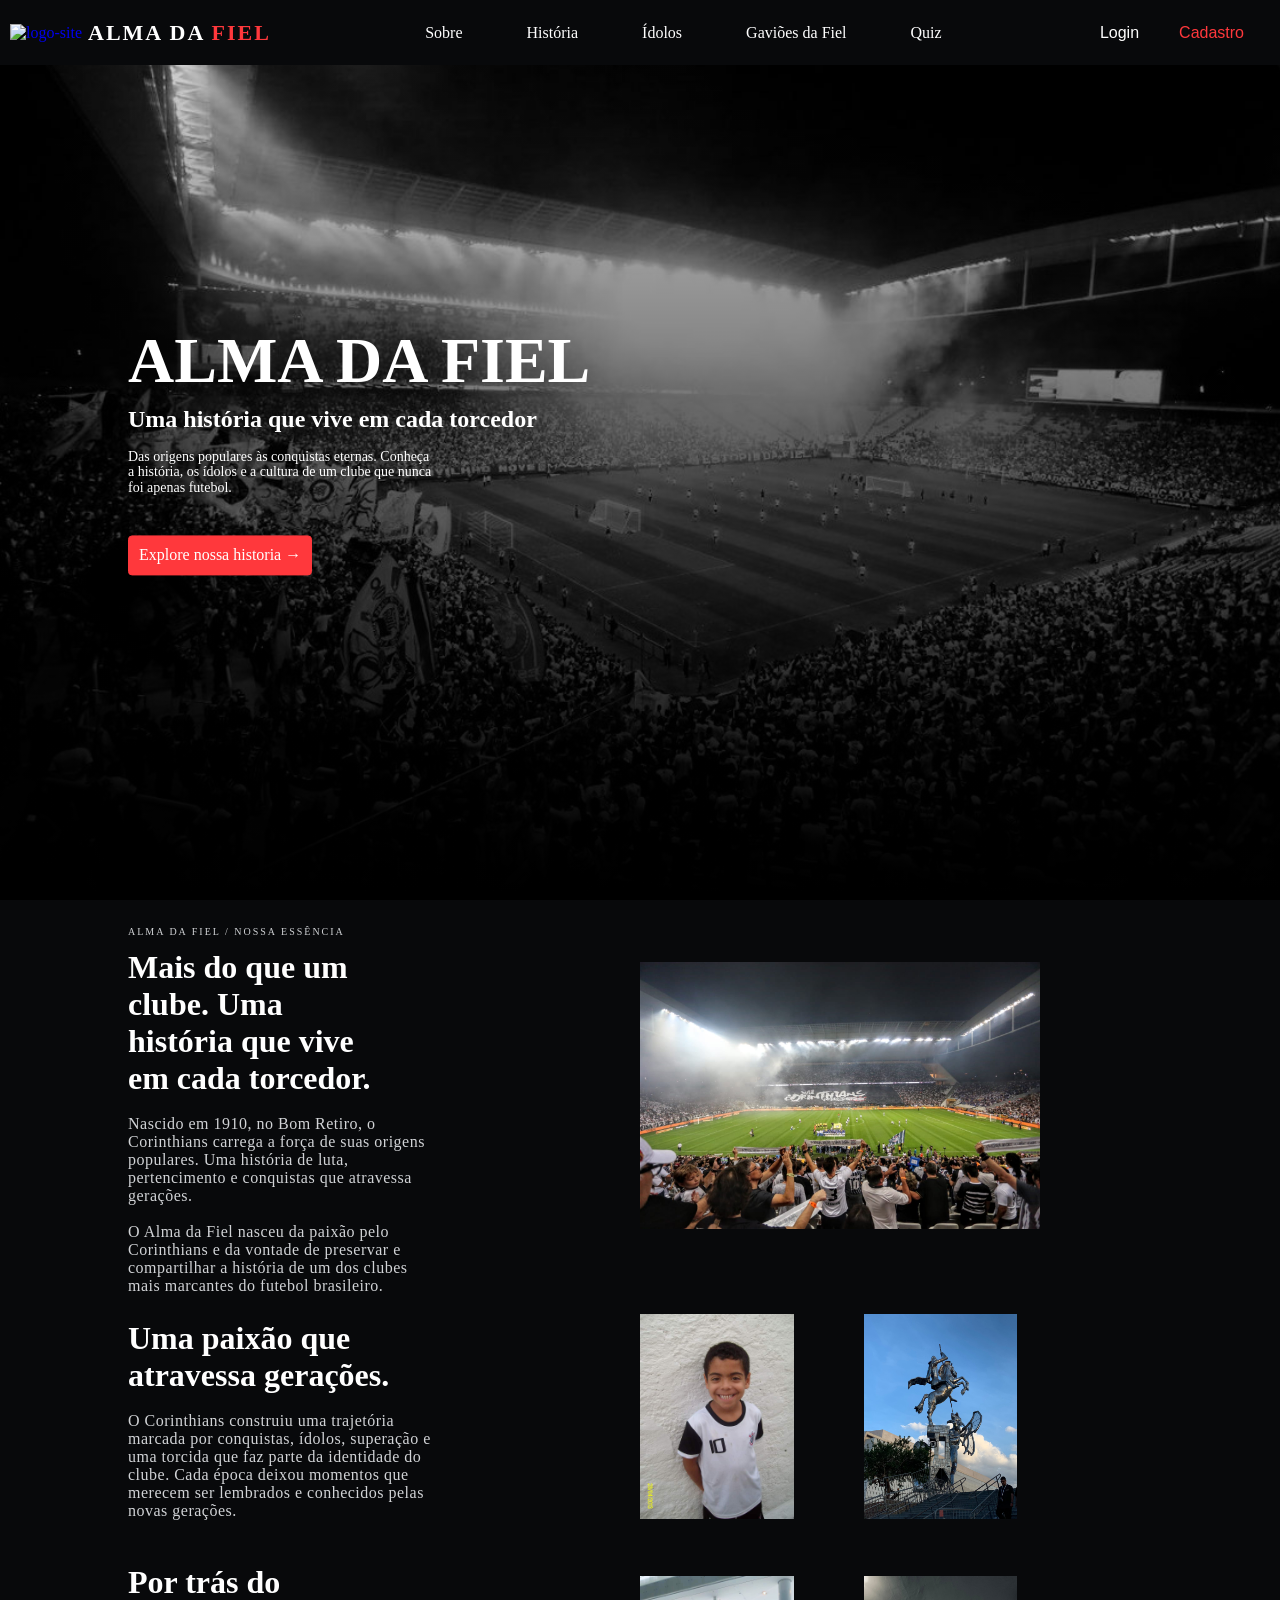
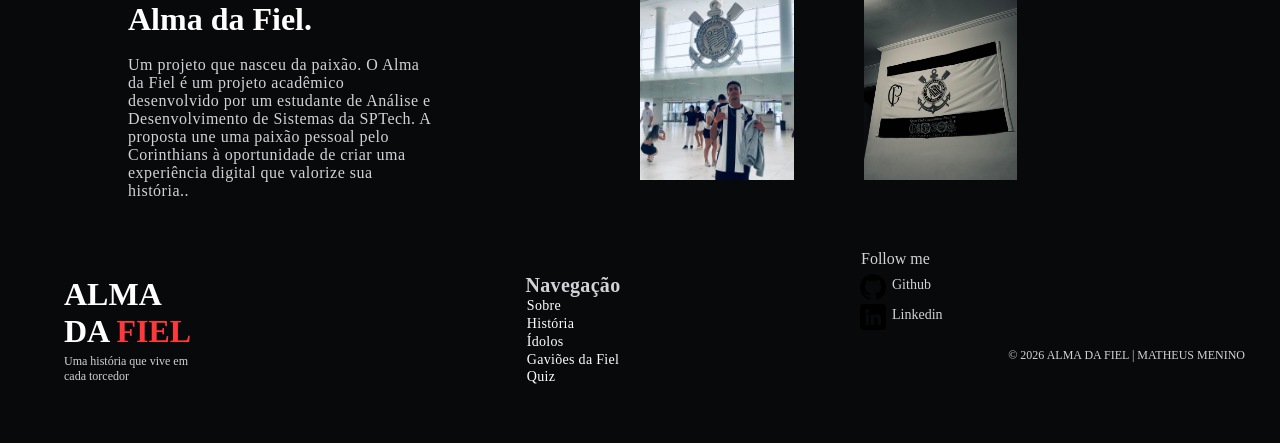
==== meu-projeto/public/index.html @ 2465be12 "Atualizando secao historia" ====
<!DOCTYPE html>
<html lang="pt-BR">
<head>
  <meta charset="UTF-8">
  <meta name="viewport" content="width=device-width, initial-scale=1.0">
  <link rel="stylesheet" href="css/global.css">
  <link rel="stylesheet" href="css/index.css">
  <link rel="stylesheet" href="css/sobre.css">
  <title>ALMA DA FIEL</title>
</head>
<body>
  <header>
    <div class="logo">
      <picture>
        <a href="#"><img src="https://upload.wikimedia.org/wikipedia/commons/2/27/SCCorinthians_Paulista_1910.png?utm_source=pt.wikipedia.org&utm_campaign=index&utm_content=original" alt="logo-site"></a>
      </picture>
      <a href="#"><h1>ALMA DA <span>FIEL</span></h1></a>
    </div>

    <nav>
      <ul>
        <li><a href="#secaoSobre">Sobre</a></li>
        <li><a href="historia.html">História</a></li>
        <li><a href="idolos.html">Ídolos</a></li>
        <li><a href="gavioes.html">Gaviões da Fiel</a></li>
        <li><a href="quiz.html">Quiz</a></li> 
      </ul>
    </nav>

    <div class="btn-header">
      <button class="btn-login"><a href="">Login</a></button>
      <button class="btn-cadastro"><a href="">Cadastro</a></button>
    </div>
  </header>

  <main>
    <section class="home-page">
        <div class="container-home">
          <img src="assets/imgs/fundo-home.jpg" alt="fundo-home">

          <div class="conteudo-home">
            <h1>ALMA DA FIEL</h1>
            <h2>Uma história que vive em cada torcedor</h2>
            <p>Das origens populares às conquistas eternas. Conheça a história, os ídolos e a cultura de um clube que nunca foi apenas futebol.</p>

            <button class="btn-home"><a href="historia.html">Explore nossa historia → </a></button>
          </div>
        </div>
    </section>

    <section class="secaoSobre" id="secaoSobre">
      <div class="conteudo-sobre1">
        <p class="descricao1">ALMA DA FIEL / NOSSA ESSÊNCIA</p>
        <h2>Mais do que um clube. Uma história que vive em cada torcedor.</h2>
        <div class="container-descricao">
          <p>Nascido em 1910, no Bom Retiro, o Corinthians carrega a força de suas origens populares. Uma história de luta, pertencimento e conquistas que atravessa gerações.</p>
          <p>O Alma da Fiel nasceu da paixão pelo Corinthians e da vontade de preservar e compartilhar a história de um dos clubes mais marcantes do futebol brasileiro.</p>
        </div>
      </div>
      <div class="container-imagem1">
        <img src="assets/imgs/imagem-sobre1.jpg" alt="torcida">
      </div>
    </section>

    <section class="secaoSobre2" id="secaoSobre">
      <div class="conteudo-sobre2">
        <h2>Uma paixão que atravessa gerações.</h2>
        <div class="container-descricao">
          <p>O Corinthians construiu uma trajetória marcada por conquistas, ídolos, superação e uma torcida que faz parte da identidade do clube. Cada época deixou momentos que merecem ser lembrados e conhecidos pelas novas gerações.</p>
        </div>
      </div>
      <div class="container-imagem2" >
        <img src="assets/imgs/euPequeno.jpeg" alt="Eu pequeno" class="imagem-sobre">
        <img src="assets/imgs/imgSaoJorge.jpeg" alt="São Jorge" class="imagem-sobre">
      </div>
    </section>

    <section class="secaoSobre3" id="secaoSobre">
      <div class="conteudo-sobre3">
        <h2>Por trás do Alma da Fiel.</h2>
        <div class="container-descricao">
          <p>Um projeto que nasceu da paixão.
            O Alma da Fiel é um projeto acadêmico desenvolvido por um estudante de Análise e Desenvolvimento de Sistemas da SPTech. A proposta une uma paixão pessoal pelo Corinthians à oportunidade de criar uma experiência digital que valorize sua história..</p>
        </div>
      </div>
      <div class="container-imagem3" >
        <img src="assets/imgs/euCorinthians.jpeg" alt="Eu pequeno" class="imagem-sobre">
        <img src="assets/imgs/bandeiraCorinthians.jpeg" alt="São Jorge" class="imagem-sobre">
      </div>
    </section>
  </main>

  <footer>
    <div class="titulo-footer">
      <h2>ALMA DA <span>FIEL</span></h2>
      <p>Uma história que vive em cada torcedor</p>
    </div>

    <div class="nav-footer">
      <h3>Navegação</h3>
      <ul>
        <li><a href="#">Sobre</a></li>
        <li><a href="#">História</a></li>
        <li><a href="#">Ídolos</a></li>
        <li><a href="#">Gaviões da Fiel</a></li>
        <li><a href="#">Quiz</a></li>
      </ul>
    </div>

    <div class="siga-me">
      <h3>Follow me</h3>
      <div class="icon-footer">
        <a href="https://github.com/MatheusMenino/MatheusMenino" target="_blank"><img src="assets/icon/github.png" alt="github">Github</a>

        <a href="https://www.linkedin.com/in/matheusmenino/" target="_blank"><img src="assets/icon/linkedin.png" alt="linkedin">Linkedin</a>
      </div>

      <div class="copy-footer">
        <p>© 2026 ALMA DA FIEL | MATHEUS MENINO</p>
      </div>
    </div>
  </footer>
</body>
</html>
---- meu-projeto/public/css/global.css ----
@import url('https://fonts.googleapis.com/css2?family=Inter:wght@400;500;600;700&family=Montserrat:wght@400;500;600;700;800&family=Poppins:wght@400;500;600;700;800&display=swap');

*{
    margin: 0;
    padding: 0;
    box-sizing: border-box;
    list-style: none;
}
:root{
    --cor-vermelho: #FF383C;
    --cor-fundo: #08090B;
    --cor-titulo: #ffffff;
    --cor-descricao: #D1D3D6;
    --cor-vermelho-forte: #FF0000;
    --fonte-descricao: 'Inter', sans-serif;
    --fonte-titulo: 'Poppins', sans-serif;
    --fonte-links: 'Monserrat', sans-serif;
    --pelicula-96: rgba(8, 9, 11, 0.96);
    --pelicula-74: rgba(8, 9, 11, 0.74);
    --pelicula-7: rgba(8, 9, 11, 0.07);
}   

* a{
    text-decoration: none;
}

header{
    display: flex;
    justify-content: space-between;
    align-items: center;
    height: 65px;
    background-color: var(--cor-fundo);
    position: fixed;
    top: 0;
    left: 0;
    right: 0;
    z-index: 9;
}
.logo{
    display: flex;
    align-items: center;
    margin: 10px;
}
.logo h1{
    color: var(--cor-titulo);
    letter-spacing: 2px;
    padding: 6px;
    font-size: 22px;
}
.logo span{
    color: var(--cor-vermelho);
}
.logo img{
    width: 52px;
}
nav ul{
    display: flex;
    justify-content: center;
}
nav li {
    padding: 32px;
}
nav a{
    color: var(--cor-titulo);
    font: var(--fonte-descricao);
    transition: 0.2s ease-in-out;
}
nav a:hover{
    color: var(--cor-vermelho);
    transition: 0.4s;
}
.btn-header{
    display: flex;
    margin-right: 16px;
}
.btn-login{
    padding: 10px;
    margin: 10px;
    border: none;
    background-color: var(--cor-fundo);
}
.btn-login a{
    color: var(--cor-titulo);
    font: var(--fonte-links);
    font-size: 16px;
    transition: 0.2s ease-in-out;
}
.btn-login a:hover{
    color: var(--cor-vermelho);
    transition: 0.4s;
}
.btn-cadastro{
    padding: 10px;
    margin: 10px;
    border: none;
    background-color: var(--cor-fundo);
}
.btn-cadastro a{
    color: var(--cor-vermelho);
    font: var(--fonte-links);
    font-size: 16px;
    transition: 0.2s ease-in-out;
}
.btn-cadastro a:hover{
    color: var(--cor-titulo);
    transition: 0.4s;
}

footer{
    display: flex;
    height: 25vh;
    justify-content: space-between;
    align-items: center;
    background-color: var(--cor-fundo);
}

.titulo-footer{
    align-items: center;
    margin-left: 5%;
    width: 20vw;
}
.titulo-footer h2{
    color: var(--cor-titulo);
    font-size: 32px;
    width: 10vw;
}
.titulo-footer span{
    color: var(--cor-vermelho);
}
.titulo-footer p{
    font: var(--fonte-descricao);
    color: var(--cor-descricao);
    padding-top: 4px;
    font-size: 12px;
    width: 10vw;
}

.nav-footer{
    display: flex;
    flex-direction: column;
    align-items: center;
    text-align: left;
    letter-spacing: 0.3px;
    width: 25vw;
}

.nav-footer h3{
    color: var(--cor-descricao);
    font-size: 20px;
}
.nav-footer a{
    color: var(--cor-titulo);
    transition: 0.2s ease-in-out;
}
.nav-footer li{
    padding: 0.4px;
    margin: 1px;
    font-size: 14px;
}
.nav-footer a:hover{
    color: var(--cor-vermelho);
    transition: 0.4s ease;
}

.siga-me{
    display: flex;
    flex-direction: column;
    align-items: left;
    width: 35vw;
    height: 25vh;
    padding: 32px;
    margin: 3px;
}
.siga-me h3{
    color: var(--cor-descricao);
    font: var(--fonte-descricao);
}
.icon-footer{
    display: flex;
    flex-direction: column;
    justify-content: center;
    margin: 2px;
}
.icon-footer a{
    display: flex;
    align-items: center;
    color: var(--cor-descricao);
    font-size: 14px;
    font-weight: 300;
    align-items: center;
    transition: 0.2s ease-in-out;
}
.icon-footer a:hover{
    color: var(--cor-vermelho);
    transition: 0.4s ease;
}
.icon-footer img{
    height: 26px;
    width: 26px;
    object-fit: contain;
    margin: 4px 6px 0px -3px ;
}

.copy-footer{
    display: flex;
    justify-content: left;
    justify-content: flex-end;
    margin-top: 16px;
}
.copy-footer p{
    color: var(--cor-descricao);
    font: var(--fonte-descricao);
    font-size: 12px;
}
---- meu-projeto/public/css/index.css ----
.home-page {
    height: 100vh;
    overflow: hidden;
}

.container-home {
    position: relative;
    width: 100%;
    height: 100%;
}

.container-home img {
    width: 100%;
    height: 100%;
    object-fit: cover;
    display: block;
}

/* Película por cima da imagem */
.container-home::after {
    content: "";
    position: absolute;
    inset: 0;

    background: linear-gradient(
        to bottom,
        rgba(0, 0, 0, 0.1) 0%,
        rgba(0, 0, 0, 0.4) 30%,
        rgba(0, 0, 0, 1) 99%
    );

    z-index: 0;
    pointer-events: none;
}

.conteudo-home {
    position: absolute;
    top: 50%;
    left: 10%;
    transform: translateY(-50%);

    z-index: 1;
    color: white;
}

.conteudo-home h1 {
    font-size: 64px;
    margin-bottom: 8px;
    font-weight: 600;
}

.conteudo-home h2{
    font-size: 24px;
    font-weight: 600;
    margin-bottom: 16px;
}
.conteudo-home p {
    font-size: 14px;
    max-width: 310px;
    line-height: 1.1;
    font-weight: 300;
    color: var(--fonte-descricao);
    
}

.btn-home{
    margin-top: 40px;
    padding: 10px;
    border-radius: 4px;
    background-color: var(--cor-vermelho);
    border: 1px solid var(--cor-vermelho);
    font: var(--fonte-descricao);
    font-size: 16px;
}

.btn-home a{
    color: var(--cor-titulo);
}
---- meu-projeto/public/css/sobre.css ----
.secaoSobre{
    display: flex;
    align-items: center;
    width: 100%;
    height: 100%;
    background-color: var(--cor-fundo);
}

.conteudo-sobre1{
    display: flex;
    flex-direction: column;
    width: 50%;
    padding-top: 2%;
    padding-left: 10%;
}

.conteudo-sobre1 h2{
    color: var(--cor-titulo);
    margin-bottom: 18px;
    width: 50%;
    font-size: 32px;
}
.container-descricao{
    width: 60%;
}

.descricao1{
    margin-bottom: 12px;
    color: var(--cor-descricao);
    font-size: 10px;
    letter-spacing: 2px;
}

.container-descricao p{
    font-size: 16px;
    color: var(--cor-descricao);
    letter-spacing: 0.5px;
}

.container-descricao p:first-child{
    margin-bottom: 18px;
}

.container-imagem1{
    width: 50%;
    height: 30vh;
}

.secaoSobre img{
    width: 400px ;
}

/*      SECAO 2       */

.secaoSobre2{
    display: flex;
    align-items: center;
    width: 100%;
    height: 100%;
    background-color: var(--cor-fundo);
}


.conteudo-sobre2{
    display: flex;
    flex-direction: column;
    width: 90%;
    padding-top: 2%;
    padding-left: 10%;
}
.container-imagem2{
    width: 100%;
    display: flex;
}

.conteudo-sobre2 h2{
    color: var(--cor-titulo);
    margin-bottom: 18px;
    width: 60%;
    font-size: 32px;
}

.container-imagem2{
    width: 100%;
}
.container-imagem2 img{
    width: 30%;
    object-fit: contain;
}

.container-imagem2 img:first-child{
    width: 12vw ;
}
.container-imagem2 img:last-child{
    margin-left: 70px;
    width: 12vw;
}


/*      SEÇAO 3        */

.secaoSobre3{
    display: flex;
    align-items: center;
    width: 100%;
    height: 100%;
    background-color: var(--cor-fundo);
}

.conteudo-sobre3{
    display: flex;
    flex-direction: column;
    width: 90%;
    padding-top: 2%;
    padding-left: 10%;
}

.container-imagem3{
    width: 100%;
    display: flex;
}

.conteudo-sobre3 h2{
    color: var(--cor-titulo);
    margin-bottom: 18px;
    width: 40%;
    font-size: 32px;
}

.container-imagem3{
    width: 100%;
}
.container-imagem3 img{
    width: 30%;
    object-fit: contain;
}

.container-imagem3 img:first-child{
    width: 12vw ;
}
.container-imagem3 img:last-child{
    margin-left: 70px;
    width: 12vw;
}
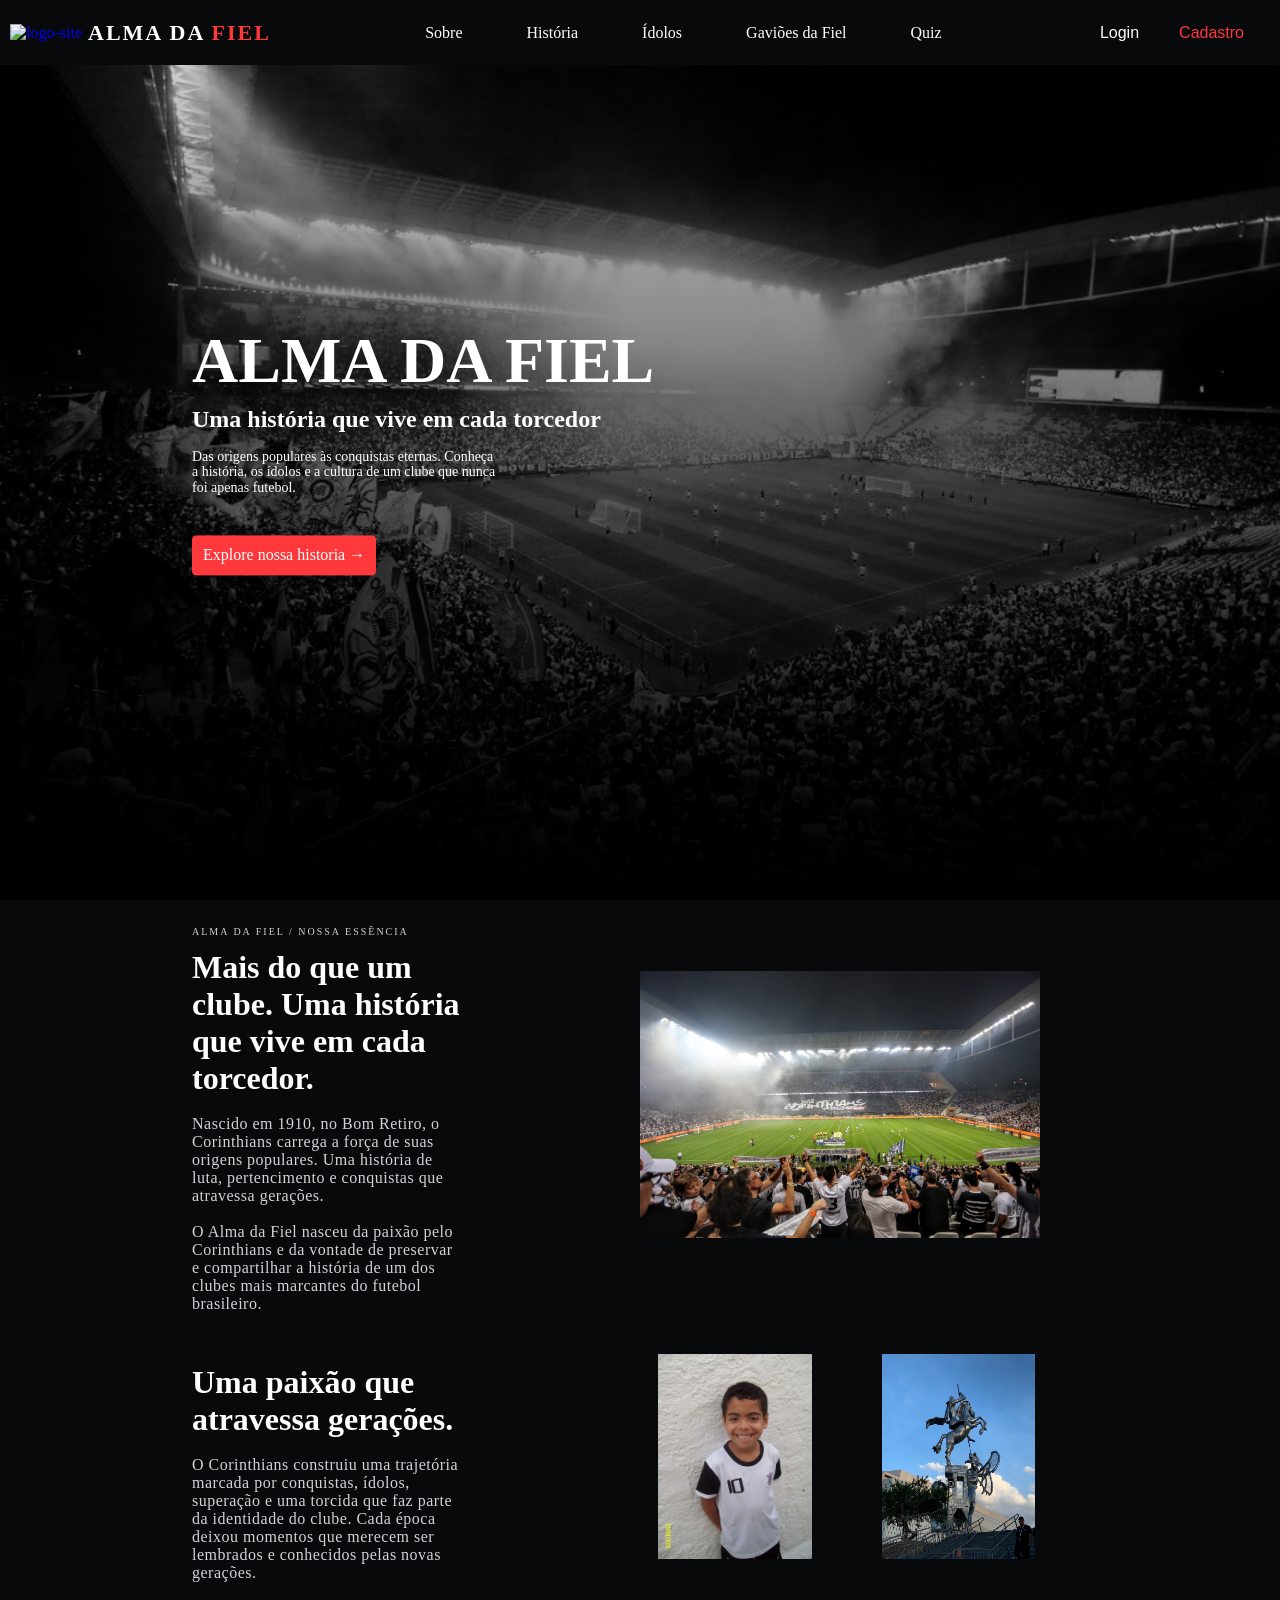
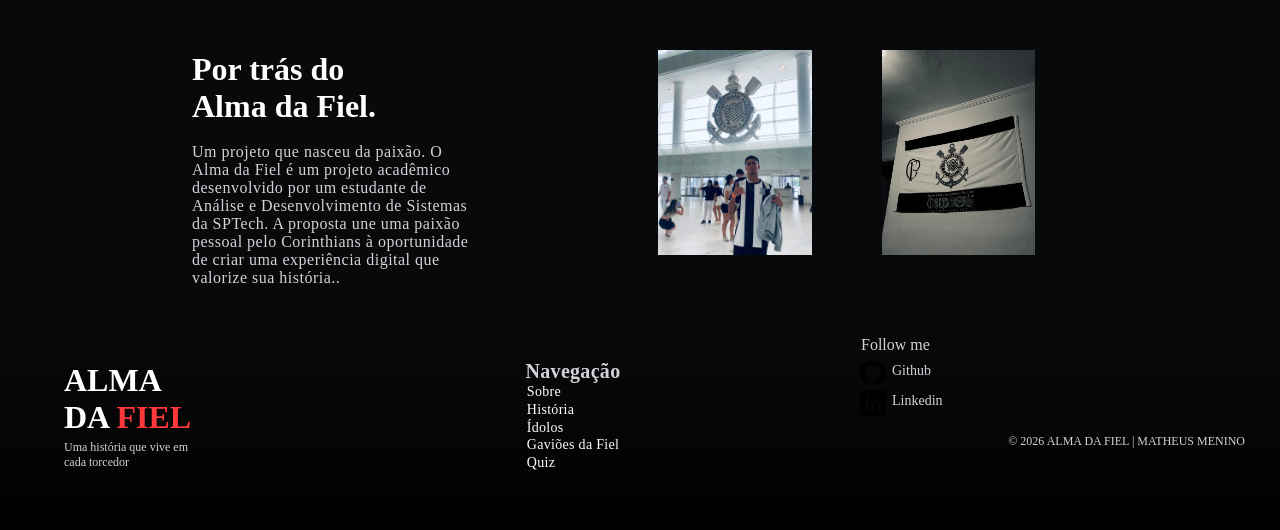
==== commit 5f751c5e: "Finalizando pagina de historia" ====
--- a/meu-projeto/public/index.html
+++ b/meu-projeto/public/index.html
@@ -28,8 +28,8 @@
     </nav>
 
     <div class="btn-header">
-      <button class="btn-login"><a href="">Login</a></button>
-      <button class="btn-cadastro"><a href="">Cadastro</a></button>
+      <button class="btn-login"><a href="login.html">Login</a></button>
+      <button class="btn-cadastro"><a href="cadastro.html">Cadastro</a></button>
     </div>
   </header>
 
@@ -99,8 +99,8 @@
     <div class="nav-footer">
       <h3>Navegação</h3>
       <ul>
-        <li><a href="#">Sobre</a></li>
-        <li><a href="#">História</a></li>
+        <li><a href="#secaoSobre">Sobre</a></li>
+        <li><a href="historia.html">História</a></li>
         <li><a href="#">Ídolos</a></li>
         <li><a href="#">Gaviões da Fiel</a></li>
         <li><a href="#">Quiz</a></li>
--- a/meu-projeto/public/css/global.css
+++ b/meu-projeto/public/css/global.css
@@ -10,6 +10,12 @@
 :root{
     --cor-vermelho: #FF383C;
     --cor-fundo: #08090B;
+    --degrade-fundo: linear-gradient(
+        to bottom,
+        #08090B 0%,
+        #050506 60%,
+        #000000 100%
+    );
     --cor-titulo: #ffffff;
     --cor-descricao: #D1D3D6;
     --cor-vermelho-forte: #FF0000;
@@ -30,7 +36,7 @@
     justify-content: space-between;
     align-items: center;
     height: 65px;
-    background-color: var(--cor-fundo);
+    background: var(--cor-fundo);
     position: fixed;
     top: 0;
     left: 0;
@@ -78,7 +84,7 @@
     padding: 10px;
     margin: 10px;
     border: none;
-    background-color: var(--cor-fundo);
+    background: var(--cor-fundo);
 }
 .btn-login a{
     color: var(--cor-titulo);
@@ -94,7 +100,7 @@
     padding: 10px;
     margin: 10px;
     border: none;
-    background-color: var(--cor-fundo);
+    background: var(--cor-fundo);
 }
 .btn-cadastro a{
     color: var(--cor-vermelho);
@@ -112,7 +118,8 @@
     height: 25vh;
     justify-content: space-between;
     align-items: center;
-    background-color: var(--cor-fundo);
+    background: var(--degrade-fundo);
+    padding-bottom: 0.2%
 }
 
 .titulo-footer{
--- a/meu-projeto/public/css/index.css
+++ b/meu-projeto/public/css/index.css
@@ -36,7 +36,7 @@
 .conteudo-home {
     position: absolute;
     top: 50%;
-    left: 10%;
+    left: 15%;
     transform: translateY(-50%);
 
     z-index: 1;
@@ -67,7 +67,7 @@
     margin-top: 40px;
     padding: 10px;
     border-radius: 4px;
-    background-color: var(--cor-vermelho);
+    background: var(--cor-vermelho);
     border: 1px solid var(--cor-vermelho);
     font: var(--fonte-descricao);
     font-size: 16px;
--- a/meu-projeto/public/css/sobre.css
+++ b/meu-projeto/public/css/sobre.css
@@ -3,7 +3,8 @@
     align-items: center;
     width: 100%;
     height: 100%;
-    background-color: var(--cor-fundo);
+    background: var(--cor-fundo);
+    scroll-margin-top: 50px;
 }
 
 .conteudo-sobre1{
@@ -11,13 +12,13 @@
     flex-direction: column;
     width: 50%;
     padding-top: 2%;
-    padding-left: 10%;
+    padding-left: 15%;
 }
 
 .conteudo-sobre1 h2{
     color: var(--cor-titulo);
     margin-bottom: 18px;
-    width: 50%;
+    width: 60%;
     font-size: 32px;
 }
 .container-descricao{
@@ -65,8 +66,8 @@
     display: flex;
     flex-direction: column;
     width: 90%;
-    padding-top: 2%;
-    padding-left: 10%;
+    padding-top: 4%;
+    padding-left: 15%;
 }
 .container-imagem2{
     width: 100%;
@@ -104,15 +105,15 @@
     align-items: center;
     width: 100%;
     height: 100%;
-    background-color: var(--cor-fundo);
+    background: var(--cor-fundo);
 }
 
 .conteudo-sobre3{
     display: flex;
     flex-direction: column;
     width: 90%;
-    padding-top: 2%;
-    padding-left: 10%;
+    padding-top: 4%;
+    padding-left: 15%;
 }
 
 .container-imagem3{
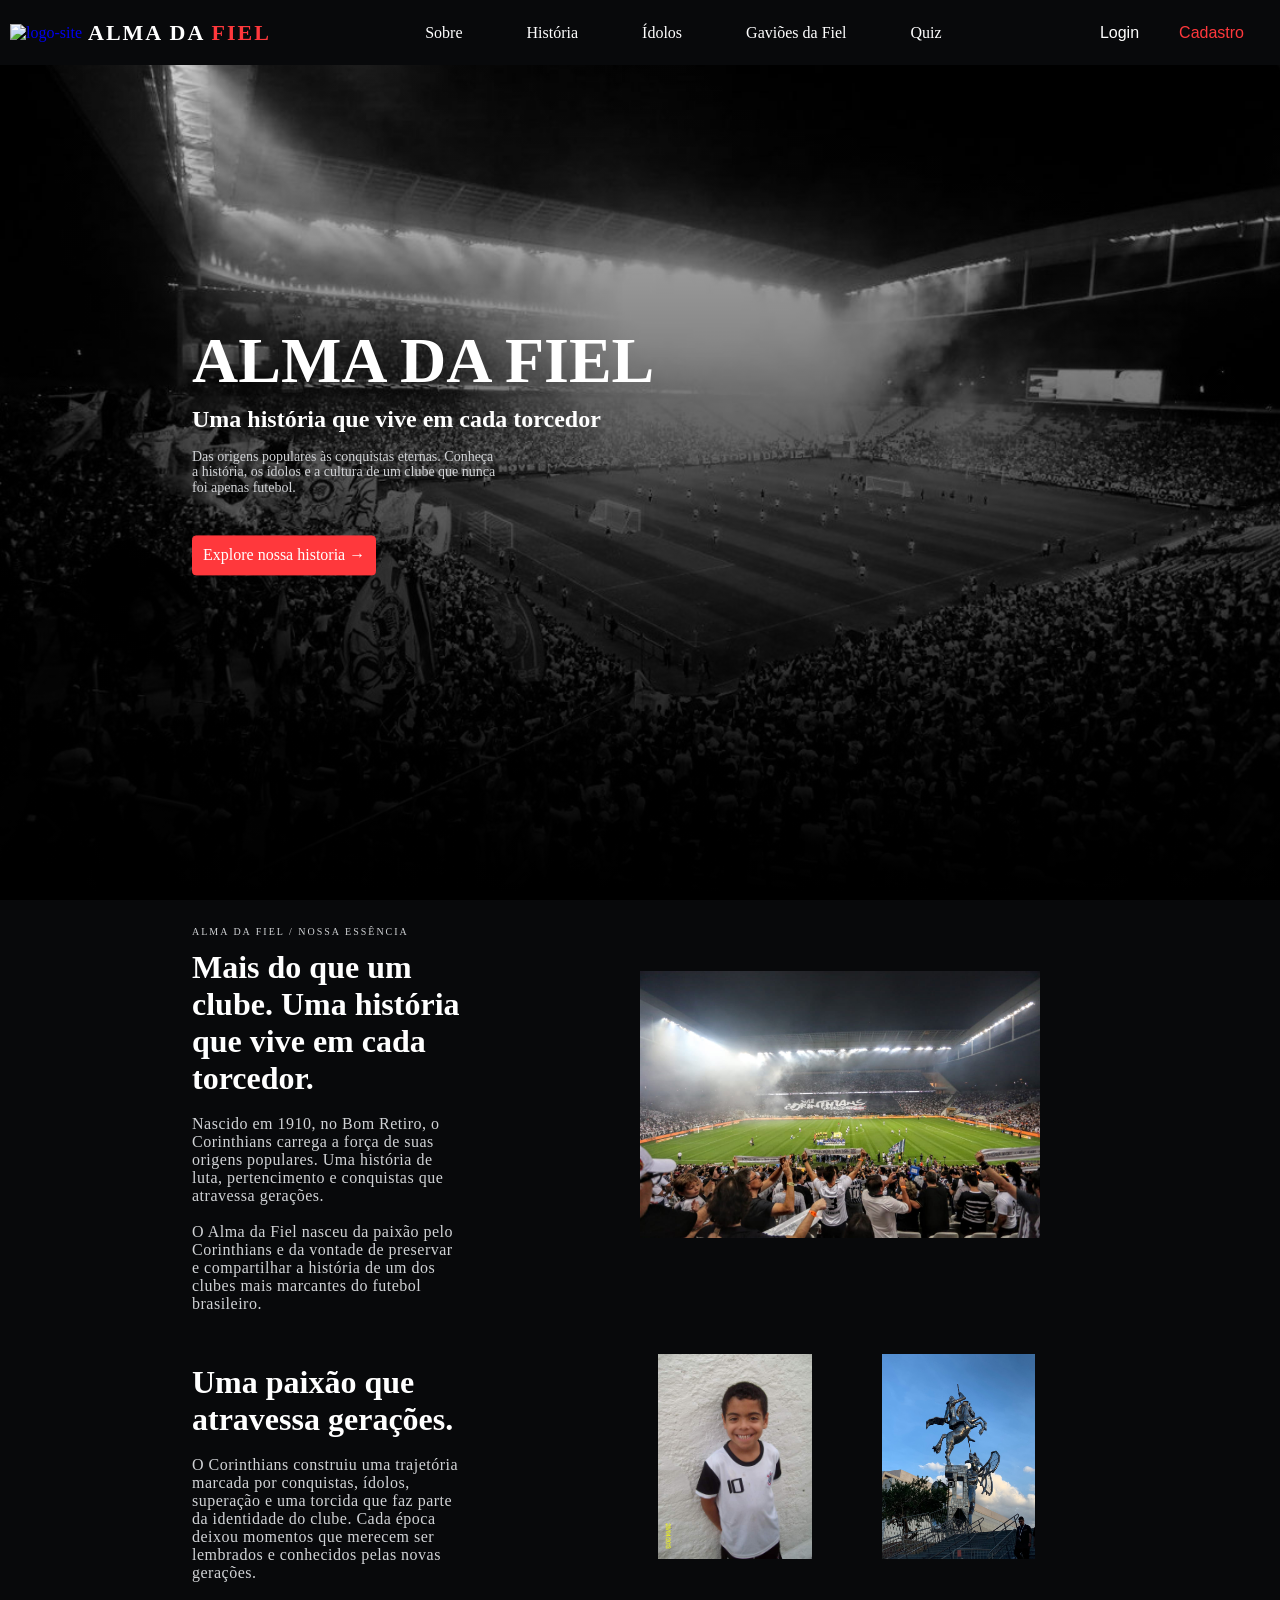
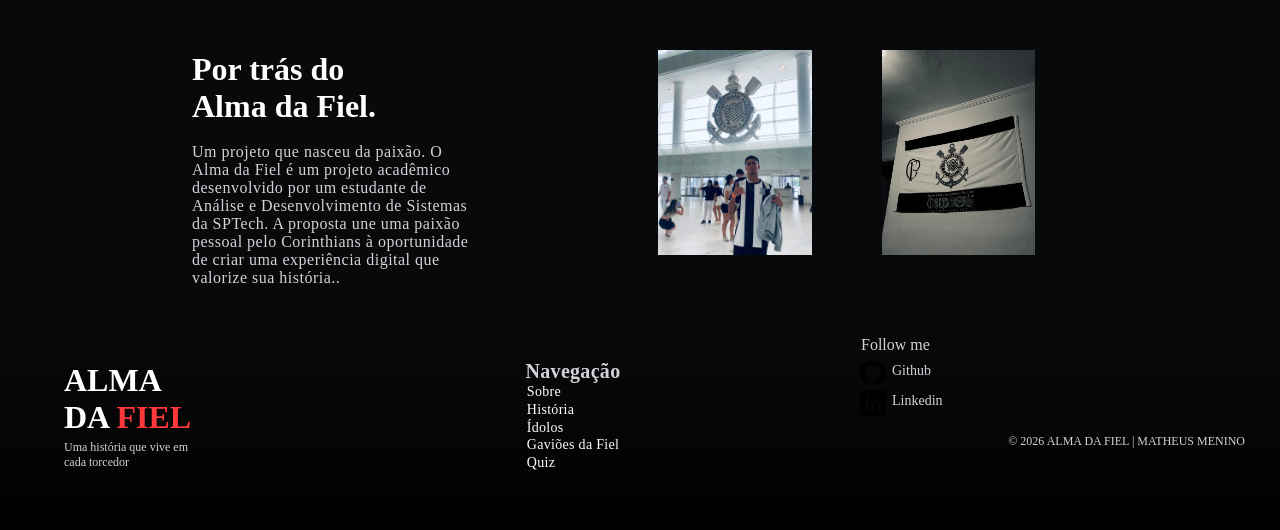
==== commit 9dedda7b: "Criação da página dos Gaviões" ====
--- a/meu-projeto/public/index.html
+++ b/meu-projeto/public/index.html
@@ -102,7 +102,7 @@
         <li><a href="#secaoSobre">Sobre</a></li>
         <li><a href="historia.html">História</a></li>
         <li><a href="#">Ídolos</a></li>
-        <li><a href="#">Gaviões da Fiel</a></li>
+        <li><a href="gavioes.html">Gaviões da Fiel</a></li>
         <li><a href="#">Quiz</a></li>
       </ul>
     </div>
--- a/meu-projeto/public/css/index.css
+++ b/meu-projeto/public/css/index.css
@@ -59,7 +59,7 @@
     max-width: 310px;
     line-height: 1.1;
     font-weight: 300;
-    color: var(--fonte-descricao);
+    color: var(--cor-descricao);
     
 }
 
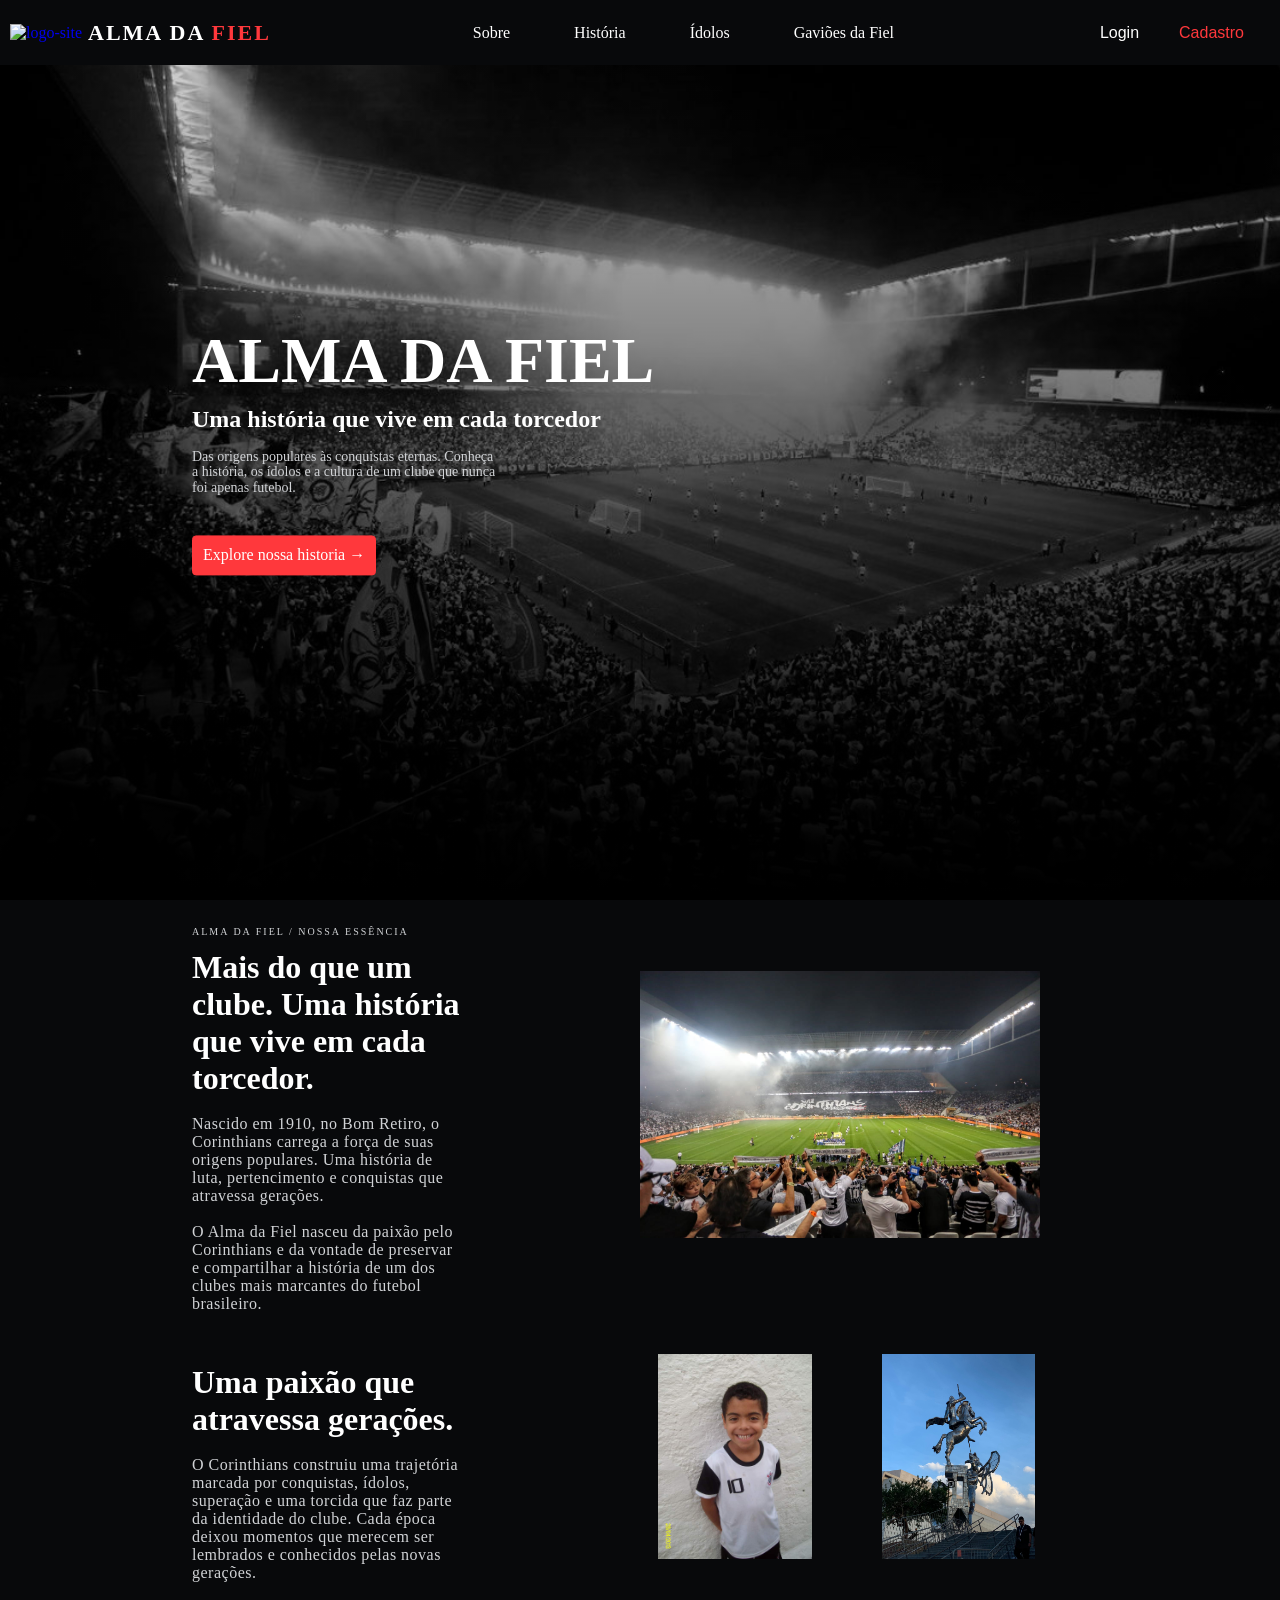
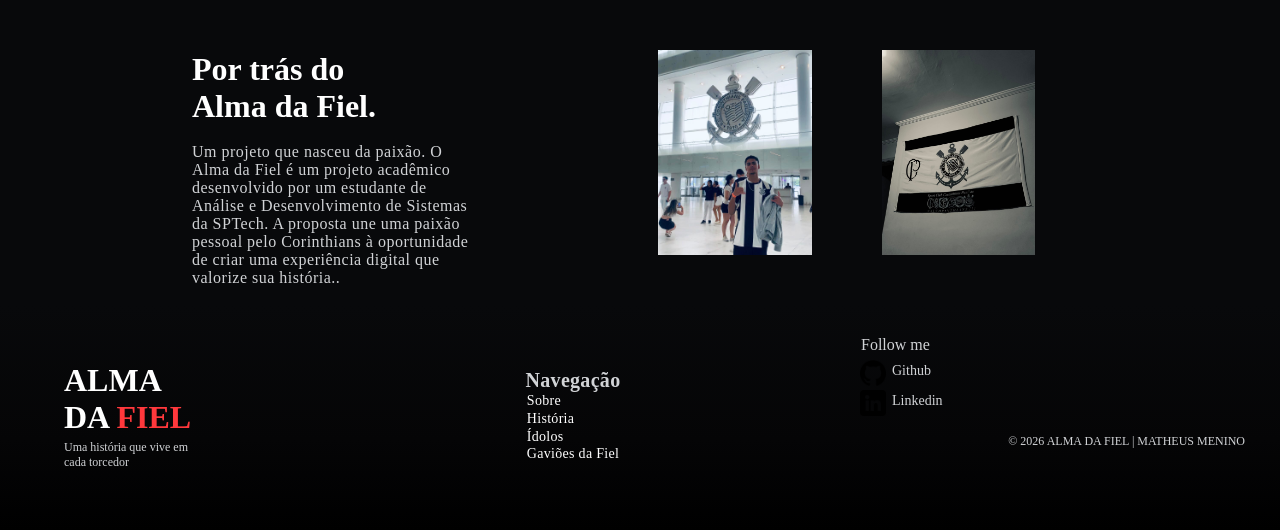
==== commit eab03880: "Finalizar o site, colocar icone e função para sair da conta" ====
--- a/meu-projeto/public/index.html
+++ b/meu-projeto/public/index.html
@@ -6,6 +6,7 @@
   <link rel="stylesheet" href="css/global.css">
   <link rel="stylesheet" href="css/index.css">
   <link rel="stylesheet" href="css/sobre.css">
+  <script src="js/sessao.js"></script>
   <title>ALMA DA FIEL</title>
 </head>
 <body>
@@ -23,13 +24,20 @@
         <li><a href="historia.html">História</a></li>
         <li><a href="idolos.html">Ídolos</a></li>
         <li><a href="gavioes.html">Gaviões da Fiel</a></li>
-        <li><a href="quiz.html">Quiz</a></li> 
+        <li class="link-quiz" style="display: none;"><a href="quiz.html">Quiz</a></li> 
+        <li class="link-quiz" style="display: none;"><a href="dashboard.html">Dashboard</a></li>
       </ul>
     </nav>
 
     <div class="btn-header">
       <button class="btn-login"><a href="login.html">Login</a></button>
       <button class="btn-cadastro"><a href="cadastro.html">Cadastro</a></button>
+      <div class="usuario-logado" style="display: none;">
+        <span class="nome-usuario"></span>
+        <button class="btn-sair" onclick="limparSessao()" title="Sair da conta">
+          <img src="assets/icon/sair.png" alt="Sair da conta">
+        </button>
+      </div>
     </div>
   </header>
 
@@ -101,9 +109,11 @@
       <ul>
         <li><a href="#secaoSobre">Sobre</a></li>
         <li><a href="historia.html">História</a></li>
-        <li><a href="#">Ídolos</a></li>
+        <li><a href="idolos.html">Ídolos</a></li>
         <li><a href="gavioes.html">Gaviões da Fiel</a></li>
-        <li><a href="#">Quiz</a></li>
+        <li class="link-quiz"><a href="quiz.html">Quiz</a></li>
+        <li class="link-quiz" style="display: none;"><a href="dashboard.html">Dashboard</a></li>
+
       </ul>
     </div>
 
--- a/meu-projeto/public/css/global.css
+++ b/meu-projeto/public/css/global.css
@@ -15,7 +15,7 @@
         #08090B 0%,
         #050506 60%,
         #000000 100%
-    );
+    ); 
     --cor-titulo: #ffffff;
     --cor-descricao: #D1D3D6;
     --cor-vermelho-forte: #FF0000;
@@ -70,11 +70,12 @@
 nav a{
     color: var(--cor-titulo);
     font: var(--fonte-descricao);
-    transition: 0.2s ease-in-out;
+    display: inline-block;
+    transition: transform 0.2s ease, color 0.3s;
 }
 nav a:hover{
     color: var(--cor-vermelho);
-    transition: 0.4s;
+    transform: scale(1.08);
 }
 .btn-header{
     display: flex;
@@ -90,11 +91,12 @@
     color: var(--cor-titulo);
     font: var(--fonte-links);
     font-size: 16px;
-    transition: 0.2s ease-in-out;
+    display: inline-block;
+    transition: transform 0.3s ease, color 0.3s ease;
 }
 .btn-login a:hover{
     color: var(--cor-vermelho);
-    transition: 0.4s;
+    transform: scale(1.08);
 }
 .btn-cadastro{
     padding: 10px;
@@ -106,12 +108,60 @@
     color: var(--cor-vermelho);
     font: var(--fonte-links);
     font-size: 16px;
-    transition: 0.2s ease-in-out;
+    display: inline-block;
+    transition: transform 0.2s ease, color 0.3s ease;
 }
 .btn-cadastro a:hover{
     color: var(--cor-titulo);
-    transition: 0.4s;
-}
+    transform: scale(1.08);
+}
+
+/* Área do usuário logado */
+.usuario-logado {
+    display: flex;
+    align-items: center;
+    gap: 10px;
+    margin-left: 10px;
+}
+
+/* Nome do usuário */
+.nome-usuario {
+    color: var(--cor-titulo);
+    font-family: 'Montserrat', sans-serif;
+    font-size: 14px;
+    font-weight: 600;
+}
+
+/* Botão de sair */
+.btn-sair {
+    display: flex;
+    align-items: center;
+    justify-content: center;
+    padding: 5px;
+    border: none;
+    background: transparent;
+    cursor: pointer;
+}
+
+/* Ícone de sair */
+.btn-sair img {
+    width: 23px;
+    height: 23px;
+    object-fit: contain;
+    transition: transform 0.2s ease;
+    color: white;
+    filter: brightness(0) saturate(100%)
+            invert(20%) sepia(99%)
+            saturate(6000%) hue-rotate(350deg)
+            brightness(105%) contrast(110%);
+
+}
+
+.btn-sair:hover img {
+    transform: scale(1.1);
+    
+}
+
 
 footer{
     display: flex;
--- a/meu-projeto/public/css/index.css
+++ b/meu-projeto/public/css/index.css
@@ -73,6 +73,13 @@
     font-size: 16px;
 }
 
+.btn-home:hover{
+    transition: 0.4s ease;
+    transform: scale(1.05);
+    cursor: pointer;
+}
+
+
 .btn-home a{
     color: var(--cor-titulo);
 }
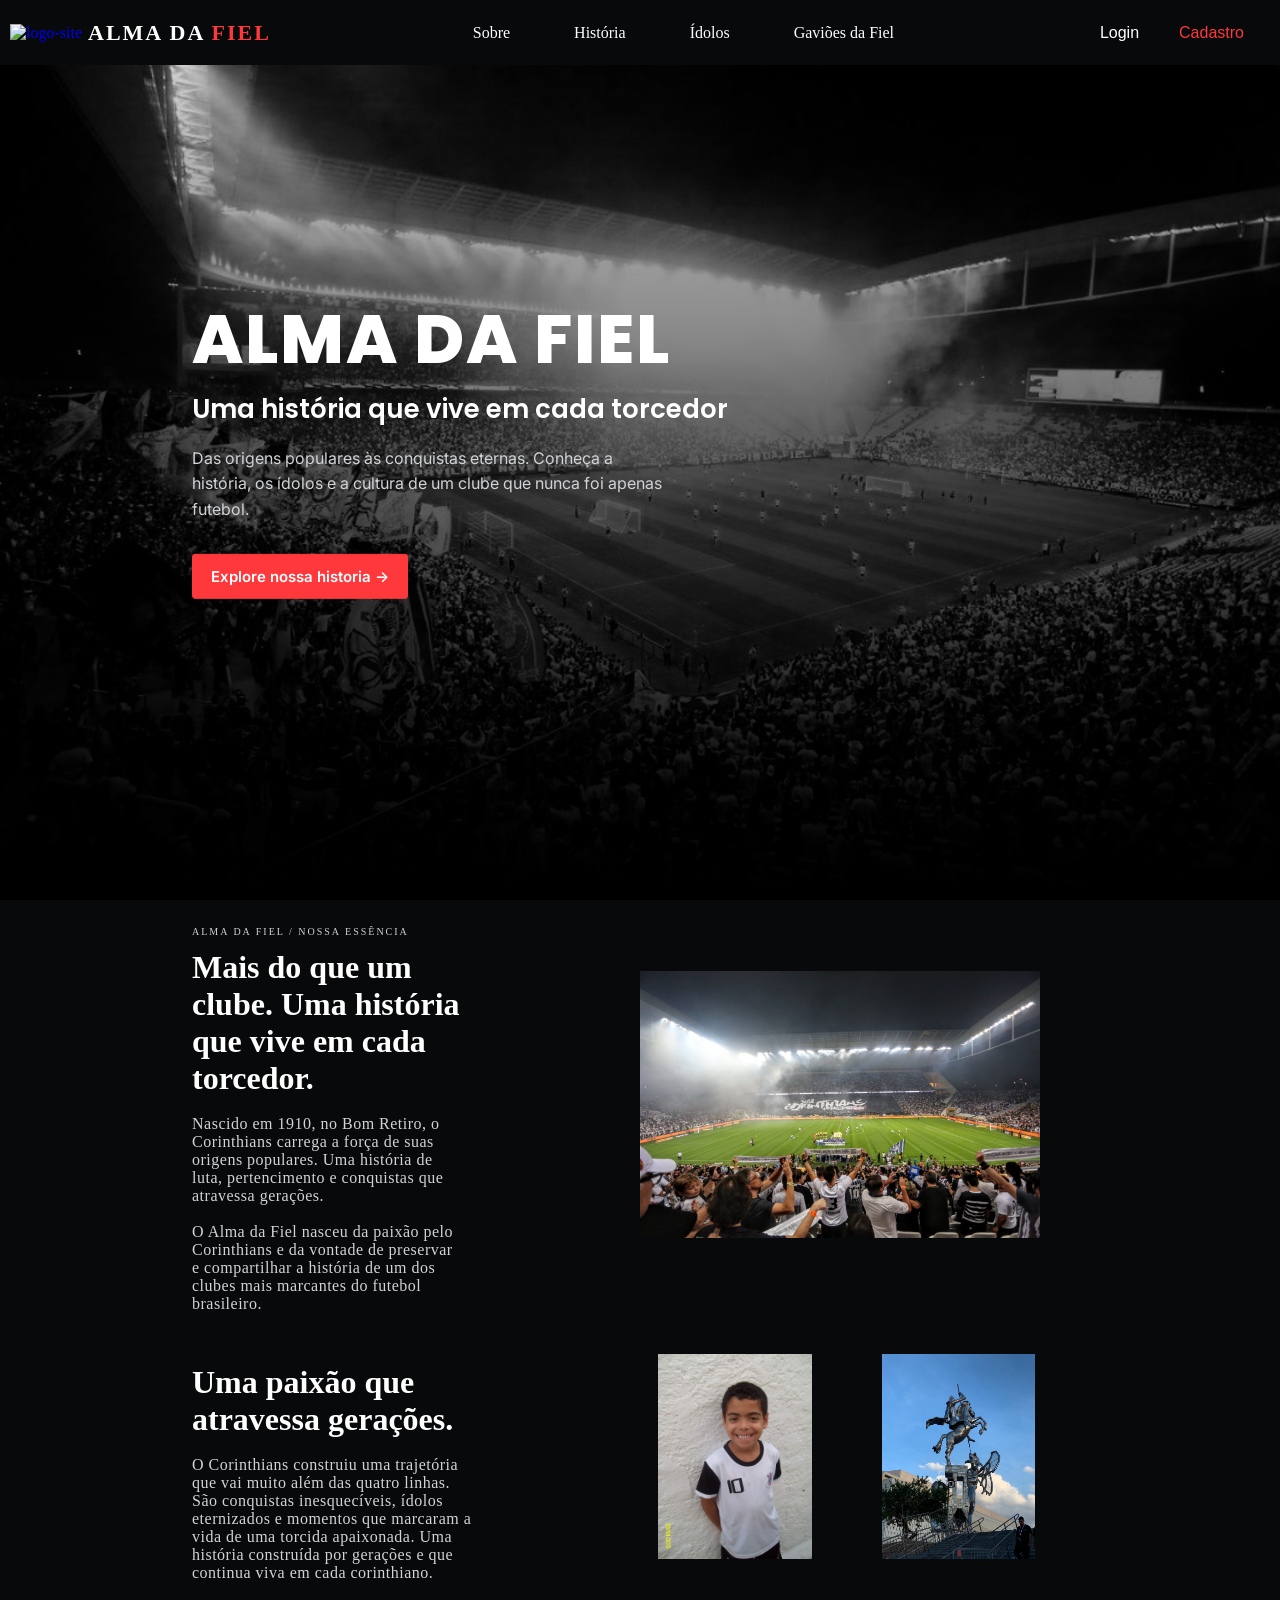
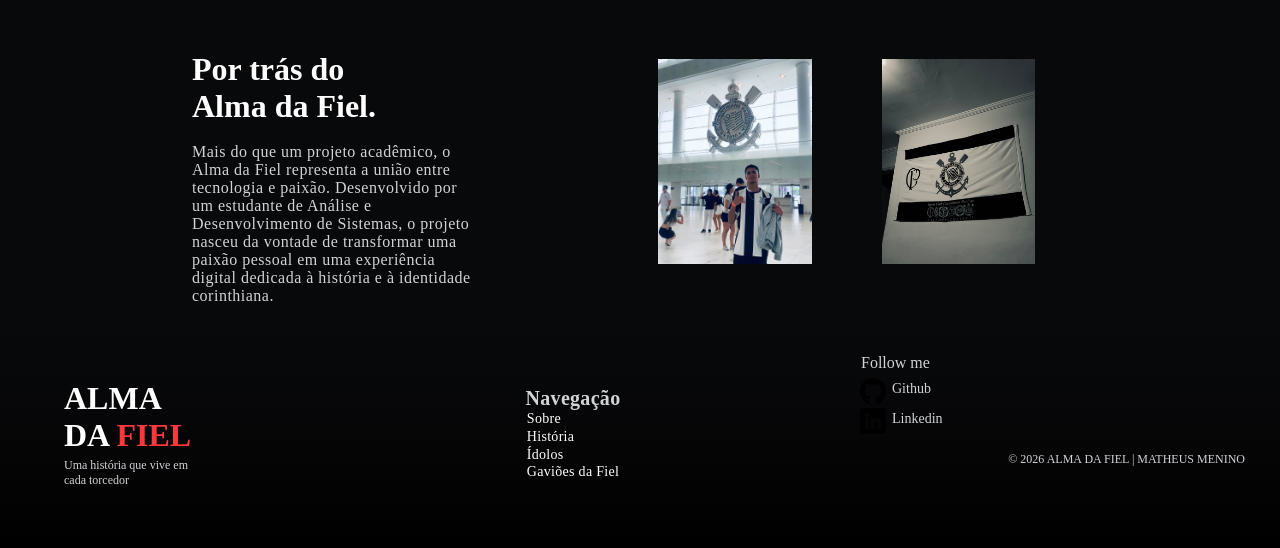
==== commit c39ccb1c: "Mudar textos da secao sobre" ====
--- a/meu-projeto/public/index.html
+++ b/meu-projeto/public/index.html
@@ -74,7 +74,7 @@
       <div class="conteudo-sobre2">
         <h2>Uma paixão que atravessa gerações.</h2>
         <div class="container-descricao">
-          <p>O Corinthians construiu uma trajetória marcada por conquistas, ídolos, superação e uma torcida que faz parte da identidade do clube. Cada época deixou momentos que merecem ser lembrados e conhecidos pelas novas gerações.</p>
+          <p>O Corinthians construiu uma trajetória que vai muito além das quatro linhas. São conquistas inesquecíveis, ídolos eternizados e momentos que marcaram a vida de uma torcida apaixonada. Uma história construída por gerações e que continua viva em cada corinthiano.</p>
         </div>
       </div>
       <div class="container-imagem2" >
@@ -87,8 +87,7 @@
       <div class="conteudo-sobre3">
         <h2>Por trás do Alma da Fiel.</h2>
         <div class="container-descricao">
-          <p>Um projeto que nasceu da paixão.
-            O Alma da Fiel é um projeto acadêmico desenvolvido por um estudante de Análise e Desenvolvimento de Sistemas da SPTech. A proposta une uma paixão pessoal pelo Corinthians à oportunidade de criar uma experiência digital que valorize sua história..</p>
+          <p>Mais do que um projeto acadêmico, o Alma da Fiel representa a união entre tecnologia e paixão. Desenvolvido por um estudante de Análise e Desenvolvimento de Sistemas, o projeto nasceu da vontade de transformar uma paixão pessoal em uma experiência digital dedicada à história e à identidade corinthiana.</p>
         </div>
       </div>
       <div class="container-imagem3" >
--- a/meu-projeto/public/css/global.css
+++ b/meu-projeto/public/css/global.css
@@ -1,5 +1,4 @@
-
-@import url('https://fonts.googleapis.com/css2?family=Inter:wght@400;500;600;700&family=Montserrat:wght@400;500;600;700;800&family=Poppins:wght@400;500;600;700;800&display=swap');
+@import url('https://fonts.googleapis.com/css2?family=Inter:wght@400;500;600;700&family=Poppins:wght@400;500;600;700;800&display=swap');
 
 *{
     margin: 0;
@@ -7,26 +6,30 @@
     box-sizing: border-box;
     list-style: none;
 }
-:root{
+
+:root {
     --cor-vermelho: #FF383C;
     --cor-fundo: #08090B;
+
     --degrade-fundo: linear-gradient(
         to bottom,
         #08090B 0%,
         #050506 60%,
         #000000 100%
-    ); 
-    --cor-titulo: #ffffff;
+    );
+
+    --cor-titulo: #FFFFFF;
     --cor-descricao: #D1D3D6;
     --cor-vermelho-forte: #FF0000;
+
     --fonte-descricao: 'Inter', sans-serif;
     --fonte-titulo: 'Poppins', sans-serif;
-    --fonte-links: 'Monserrat', sans-serif;
+    --fonte-links: 'Inter', sans-serif;
+
     --pelicula-96: rgba(8, 9, 11, 0.96);
     --pelicula-74: rgba(8, 9, 11, 0.74);
     --pelicula-7: rgba(8, 9, 11, 0.07);
-}   
-
+}
 * a{
     text-decoration: none;
 }
--- a/meu-projeto/public/css/index.css
+++ b/meu-projeto/public/css/index.css
@@ -40,42 +40,51 @@
     transform: translateY(-50%);
 
     z-index: 1;
-    color: white;
+    color: var(--cor-titulo);
+    max-width: 620px;
 }
 
 .conteudo-home h1 {
-    font-size: 64px;
-    margin-bottom: 8px;
-    font-weight: 600;
+    font-family: var(--fonte-titulo);
+    font-size: 68px;
+    font-weight: 800;
+    margin-bottom: 12px;
+    letter-spacing: 2px;
+    line-height: 1.15;
 }
 
 .conteudo-home h2{
-    font-size: 24px;
+    font-family: var(--fonte-titulo);
+    font-size: 26px;
     font-weight: 600;
-    margin-bottom: 16px;
+    line-height: 1.4;
+    margin-bottom: 18px;
 }
 .conteudo-home p {
-    font-size: 14px;
-    max-width: 310px;
-    line-height: 1.1;
-    font-weight: 300;
+    font-family: var(--fonte-descricao);
+    font-size: 16px;
+    max-width: 470px;
+    line-height: 1.6;
+    font-weight: 400;
     color: var(--cor-descricao);
     
 }
 
 .btn-home{
-    margin-top: 40px;
-    padding: 10px;
-    border-radius: 4px;
+    margin-top: 32px;
+    padding: 12px 18px;
+    border-radius: 3px;
     background: var(--cor-vermelho);
     border: 1px solid var(--cor-vermelho);
-    font: var(--fonte-descricao);
-    font-size: 16px;
+    font-family: var(--fonte-links);
+    font-size: 15px;
+    font-weight: 600;
+    transition: 0.3s ease;
 }
 
 .btn-home:hover{
-    transition: 0.4s ease;
-    transform: scale(1.05);
+    background: transparent;
+    transform: translateY(-3px);
     cursor: pointer;
 }
 
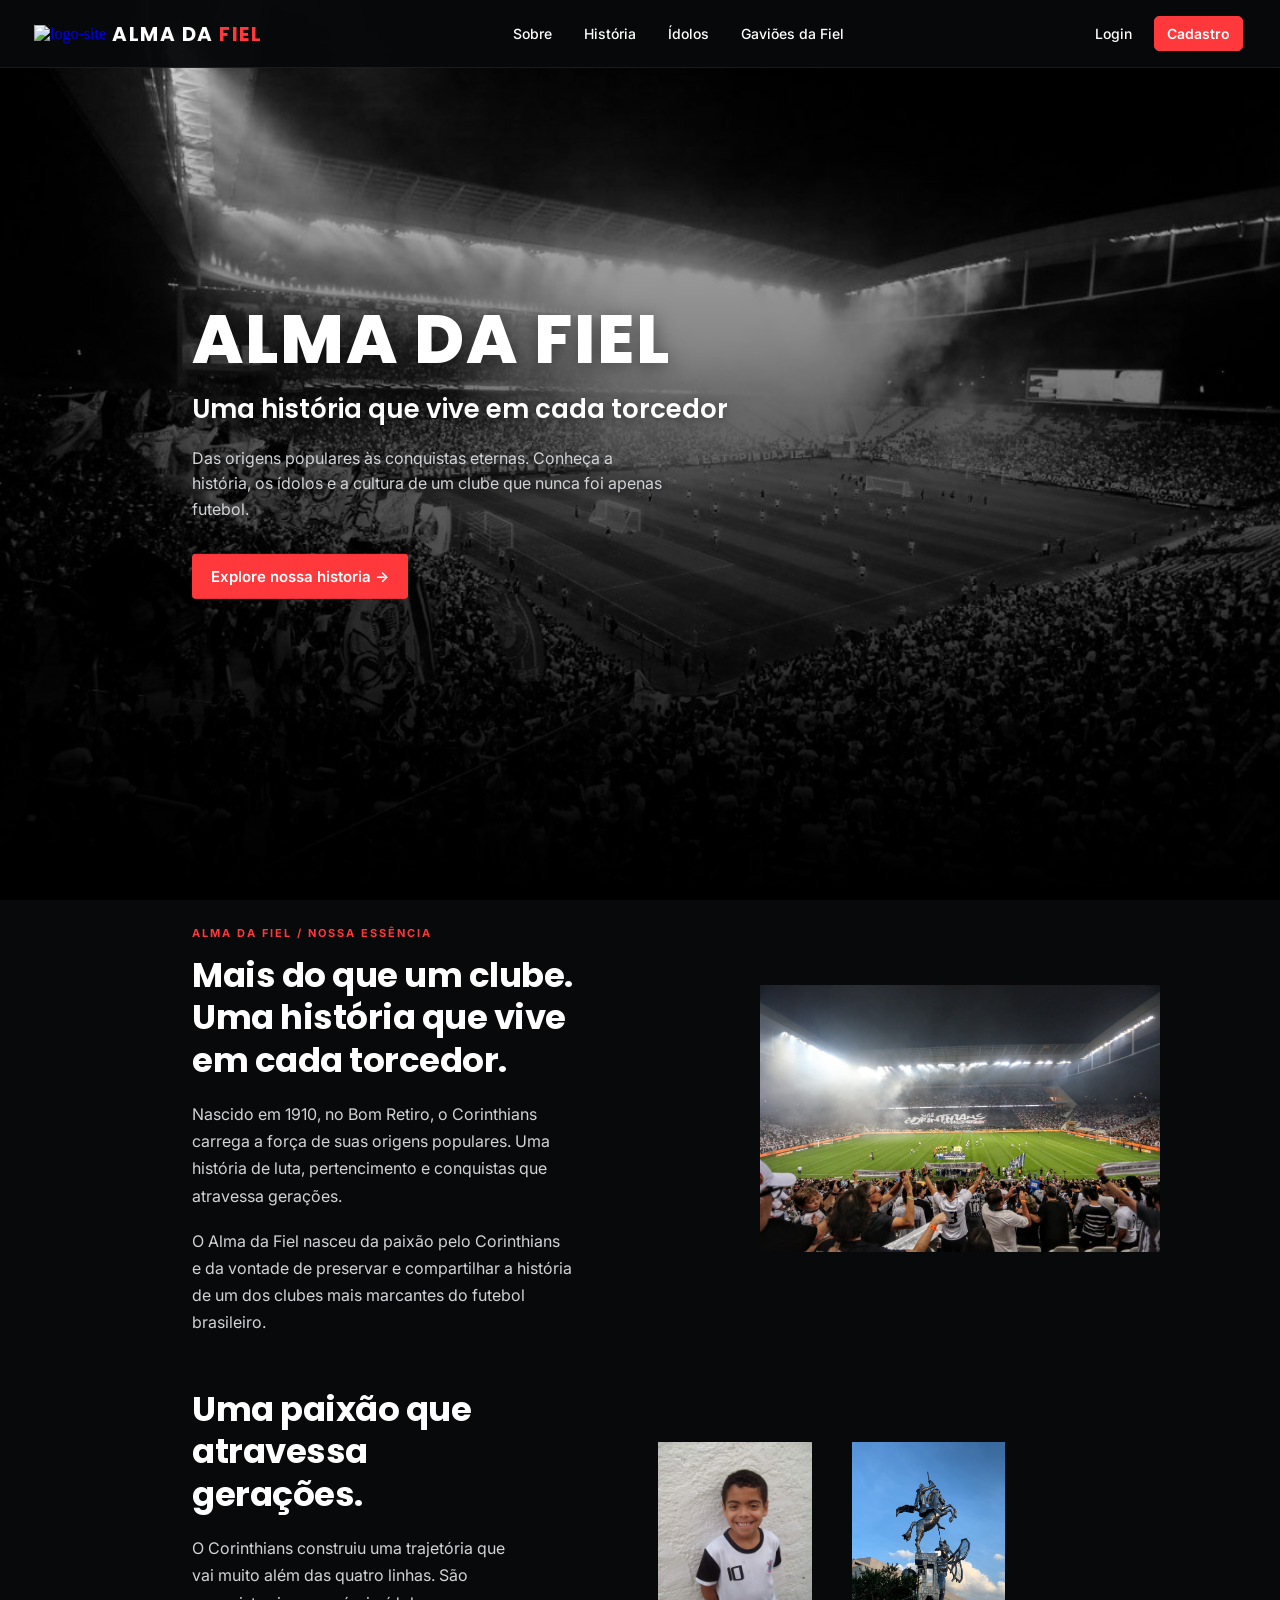
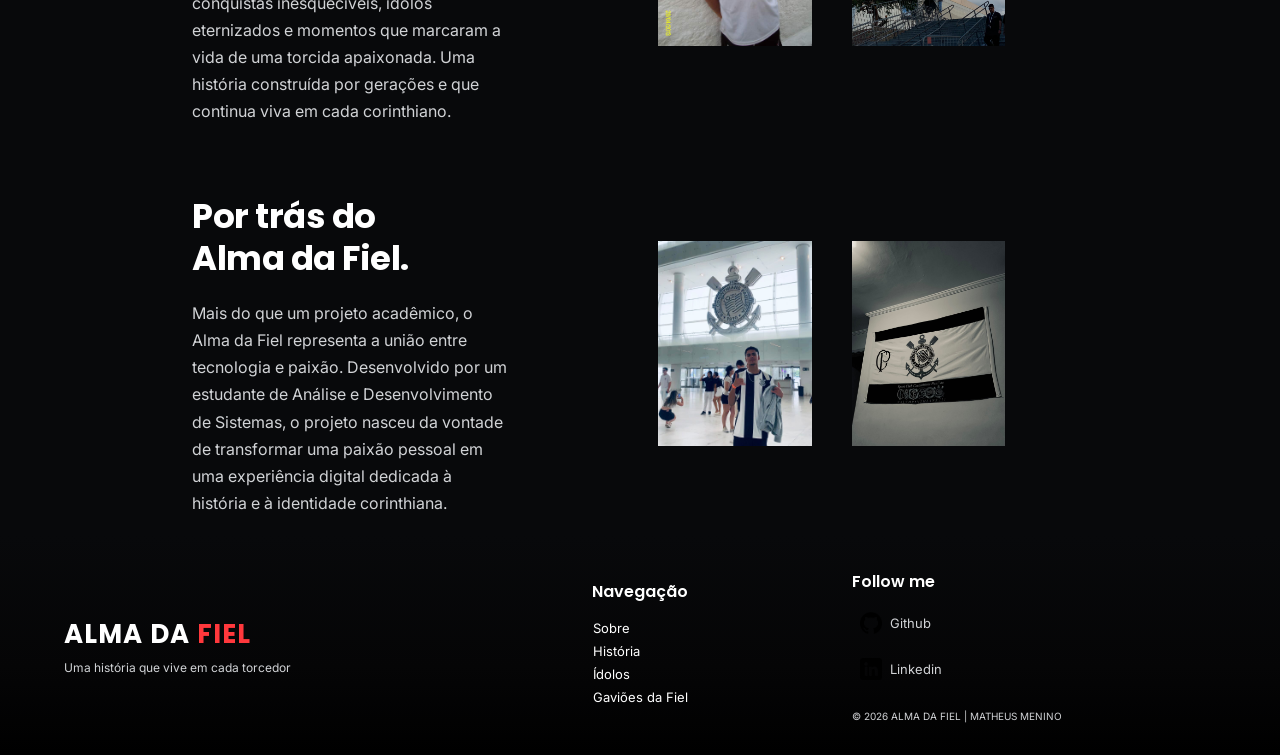
==== commit dab8f41f: "Adicionar icon em todas as páginas" ====
--- a/meu-projeto/public/index.html
+++ b/meu-projeto/public/index.html
@@ -8,6 +8,7 @@
   <link rel="stylesheet" href="css/sobre.css">
   <script src="js/sessao.js"></script>
   <title>ALMA DA FIEL</title>
+  <link rel="icon" href="assets/imgs/icon-corinthians.png" type="image/png">
 </head>
 <body>
   <header>
--- a/meu-projeto/public/css/global.css
+++ b/meu-projeto/public/css/global.css
@@ -38,13 +38,15 @@
     display: flex;
     justify-content: space-between;
     align-items: center;
-    height: 65px;
-    background: var(--cor-fundo);
+    height: 68px;
+    padding: 0px 24px;
+    background: var(--pelicula-96);
     position: fixed;
     top: 0;
     left: 0;
     right: 0;
     z-index: 9;
+    border-bottom: 1px solid rgba(255, 255, 255, 0.08);
 }
 .logo{
     display: flex;
@@ -53,70 +55,88 @@
 }
 .logo h1{
     color: var(--cor-titulo);
-    letter-spacing: 2px;
+    font-family: var(--fonte-titulo);
+    font-size: 20px;
+    font-weight: 700;
+    letter-spacing: 1.5px;
     padding: 6px;
-    font-size: 22px;
 }
 .logo span{
     color: var(--cor-vermelho);
 }
 .logo img{
-    width: 52px;
+    width: 48px;
 }
 nav ul{
     display: flex;
     justify-content: center;
+    align-items: center;
+    gap: 8px;
 }
 nav li {
-    padding: 32px;
+    padding: 0px 12px;
 }
 nav a{
     color: var(--cor-titulo);
-    font: var(--fonte-descricao);
+    font-family: var(--fonte-links);
+    font-size: 14px;
+    font-weight: 500;
     display: inline-block;
-    transition: transform 0.2s ease, color 0.3s;
+    transition: color 0.3s ease, transform 0.2s ease;
 }
 nav a:hover{
     color: var(--cor-vermelho);
-    transform: scale(1.08);
+    transform: translateY(-2px);
 }
 .btn-header{
     display: flex;
-    margin-right: 16px;
-}
-.btn-login{
-    padding: 10px;
-    margin: 10px;
+    align-items: center;
+    margin-right: 8px;
+}
+
+.btn-login,
+.btn-cadastro {
+    padding: 8px 12px;
+    margin: 5px;
+    border-radius: 5px;
+    cursor: pointer;
+    transition: all 0.3s ease;
+    background: transparent;
     border: none;
-    background: var(--cor-fundo);
-}
-.btn-login a{
-    color: var(--cor-titulo);
-    font: var(--fonte-links);
-    font-size: 16px;
-    display: inline-block;
-    transition: transform 0.3s ease, color 0.3s ease;
-}
+    appearance: none;
+}
+
+
+.btn-login a {
+    color: var(--cor-titulo);
+    font-family: var(--fonte-links);
+    font-size: 14px;
+    font-weight: 500;
+}
+
+
 .btn-login a:hover{
     color: var(--cor-vermelho);
-    transform: scale(1.08);
-}
-.btn-cadastro{
-    padding: 10px;
-    margin: 10px;
-    border: none;
-    background: var(--cor-fundo);
-}
-.btn-cadastro a{
-    color: var(--cor-vermelho);
-    font: var(--fonte-links);
-    font-size: 16px;
-    display: inline-block;
-    transition: transform 0.2s ease, color 0.3s ease;
+}
+
+.btn-cadastro {
+    border: 1px solid var(--cor-vermelho);
+    background: var(--cor-vermelho);
+}
+
+
+.btn-cadastro a {
+    color: #FFFFFF;
+    font-family: var(--fonte-links);
+    font-size: 14px;
+    font-weight: 600;
+}
+
+.btn-cadastro:hover{
+    background: transparent;
 }
 .btn-cadastro a:hover{
-    color: var(--cor-titulo);
-    transform: scale(1.08);
+    color: var(--cor-vermelho);;
 }
 
 /* Área do usuário logado */
@@ -130,7 +150,7 @@
 /* Nome do usuário */
 .nome-usuario {
     color: var(--cor-titulo);
-    font-family: 'Montserrat', sans-serif;
+    font-family: var(--fonte-descricao);
     font-size: 14px;
     font-weight: 600;
 }
@@ -152,7 +172,6 @@
     height: 23px;
     object-fit: contain;
     transition: transform 0.2s ease;
-    color: white;
     filter: brightness(0) saturate(100%)
             invert(20%) sepia(99%)
             saturate(6000%) hue-rotate(350deg)
@@ -162,114 +181,109 @@
 
 .btn-sair:hover img {
     transform: scale(1.1);
-    
-}
-
+}
 
 footer{
     display: flex;
-    height: 25vh;
     justify-content: space-between;
     align-items: center;
+    min-height: 220px;
     background: var(--degrade-fundo);
-    padding-bottom: 0.2%
+    padding: 30px 5%;
+    gap: 30px;
 }
 
 .titulo-footer{
-    align-items: center;
-    margin-left: 5%;
-    width: 20vw;
+    display: flex;
+    flex-direction: column;
+    align-items: flex-start;
+    flex: 1;
 }
 .titulo-footer h2{
     color: var(--cor-titulo);
-    font-size: 32px;
-    width: 10vw;
+    font-family: var(--fonte-titulo);
+    font-size: 26px;
+    font-weight: 700;
+    letter-spacing: 1px;
 }
 .titulo-footer span{
     color: var(--cor-vermelho);
 }
 .titulo-footer p{
-    font: var(--fonte-descricao);
+    font-family: var(--fonte-descricao);
     color: var(--cor-descricao);
-    padding-top: 4px;
+    padding-top: 6px;
     font-size: 12px;
-    width: 10vw;
 }
 
 .nav-footer{
     display: flex;
     flex-direction: column;
     align-items: center;
-    text-align: left;
-    letter-spacing: 0.3px;
-    width: 25vw;
-}
-
-.nav-footer h3{
+   flex: 1;
+}
+
+.nav-footer a{
+    color: var(--cor-titulo);
+    font-family: var(--fonte-descricao);
+    transition: color 0.3s ease;
+}
+.nav-footer li{
+    margin: 6px 0px;
+    font-size: 13px;
+}
+.nav-footer a:hover{
+    color: var(--cor-vermelho);
+}
+.nav-footer h3,
+.siga-me h3 {
+    color: var(--cor-titulo);
+    font-family: var(--fonte-titulo);
+    font-size: 16px;
+    font-weight: 600;
+    margin-bottom: 10px;
+}
+
+.siga-me{
+    display: flex;
+    flex-direction: column;
+    align-items: flex-start;
+    flex: 1;
+    padding: 0;
+    margin: 0;
+    height: auto;
+}
+.icon-footer{
+    display: flex;
+    flex-direction: column;
+    gap: 8px;
+}
+.icon-footer a{
+    display: flex;
+    align-items: center;
     color: var(--cor-descricao);
-    font-size: 20px;
-}
-.nav-footer a{
-    color: var(--cor-titulo);
-    transition: 0.2s ease-in-out;
-}
-.nav-footer li{
-    padding: 0.4px;
-    margin: 1px;
-    font-size: 14px;
-}
-.nav-footer a:hover{
-    color: var(--cor-vermelho);
-    transition: 0.4s ease;
-}
-
-.siga-me{
-    display: flex;
-    flex-direction: column;
-    align-items: left;
-    width: 35vw;
-    height: 25vh;
-    padding: 32px;
-    margin: 3px;
-}
-.siga-me h3{
-    color: var(--cor-descricao);
-    font: var(--fonte-descricao);
-}
-.icon-footer{
-    display: flex;
-    flex-direction: column;
-    justify-content: center;
-    margin: 2px;
-}
-.icon-footer a{
-    display: flex;
-    align-items: center;
-    color: var(--cor-descricao);
-    font-size: 14px;
-    font-weight: 300;
-    align-items: center;
-    transition: 0.2s ease-in-out;
+    font-family: var(--fonte-descricao);
+    font-size: 13px;
+    font-weight: 400;
+    transition: color 0.3s ease;
 }
 .icon-footer a:hover{
     color: var(--cor-vermelho);
-    transition: 0.4s ease;
 }
 .icon-footer img{
-    height: 26px;
-    width: 26px;
+    height: 22px;
+    width: 22px;
     object-fit: contain;
-    margin: 4px 6px 0px -3px ;
+    margin: 8px;
 }
 
 .copy-footer{
     display: flex;
-    justify-content: left;
-    justify-content: flex-end;
-    margin-top: 16px;
+    justify-content: flex-start;
+    margin-top: 22px;
 }
 .copy-footer p{
     color: var(--cor-descricao);
-    font: var(--fonte-descricao);
-    font-size: 12px;
+    font-family: var(--fonte-descricao);
+    font-size: 10px;
 }
--- a/meu-projeto/public/css/index.css
+++ b/meu-projeto/public/css/index.css
@@ -51,6 +51,8 @@
     margin-bottom: 12px;
     letter-spacing: 2px;
     line-height: 1.15;
+    text-shadow: 0 3px 20px rgba(0, 0, 0, 0.5);
+
 }
 
 .conteudo-home h2{
@@ -59,6 +61,7 @@
     font-weight: 600;
     line-height: 1.4;
     margin-bottom: 18px;
+    text-shadow: 0 2px 12px rgba(0, 0, 0, 0.5);
 }
 .conteudo-home p {
     font-family: var(--fonte-descricao);
@@ -67,7 +70,7 @@
     line-height: 1.6;
     font-weight: 400;
     color: var(--cor-descricao);
-    
+    text-shadow: 0 2px 8px rgba(0, 0, 0, 0.6);
 }
 
 .btn-home{
--- a/meu-projeto/public/css/sobre.css
+++ b/meu-projeto/public/css/sobre.css
@@ -1,13 +1,55 @@
-.secaoSobre{
+.secaoSobre,
+.secaoSobre2,
+.secaoSobre3 {
+    background: var(--cor-fundo);
+}
+/* Títulos */
+.conteudo-sobre1 h2,
+.conteudo-sobre2 h2,
+.conteudo-sobre3 h2 {
+    color: var(--cor-titulo);
+    font-family: var(--fonte-titulo);
+    font-size: 34px;
+    font-weight: 700;
+    line-height: 1.25;
+    letter-spacing: -0.5px;
+    margin-bottom: 20px;
+}
+
+.descricao1 {
+    margin-bottom: 14px;
+    color: var(--cor-vermelho);
+    font-family: var(--fonte-descricao);
+    font-size: 11px;
+    font-weight: 700;
+    letter-spacing: 2px;
+    text-transform: uppercase;
+}
+/* Parágrafos */
+.container-descricao p,
+.conteudo-sobre2 p,
+.conteudo-sobre3 p {
+    color: var(--cor-descricao);
+    font-family: var(--fonte-descricao);
+    font-size: 16px;
+    font-weight: 400;
+    line-height: 1.7;
+    letter-spacing: 0;
+}
+.container-descricao p:first-child {
+    margin-bottom: 18px;
+}
+
+/* SEÇÃO 1 */
+.secaoSobre {
     display: flex;
     align-items: center;
     width: 100%;
     height: 100%;
-    background: var(--cor-fundo);
     scroll-margin-top: 50px;
 }
 
-.conteudo-sobre1{
+.conteudo-sobre1 {
     display: flex;
     flex-direction: column;
     width: 50%;
@@ -15,131 +57,101 @@
     padding-left: 15%;
 }
 
-.conteudo-sobre1 h2{
-    color: var(--cor-titulo);
-    margin-bottom: 18px;
-    width: 60%;
-    font-size: 32px;
-}
-.container-descricao{
-    width: 60%;
+.conteudo-sobre1 h2,
+.container-descricao {
+    width: 85%;
 }
 
-.descricao1{
-    margin-bottom: 12px;
-    color: var(--cor-descricao);
-    font-size: 10px;
-    letter-spacing: 2px;
-}
-
-.container-descricao p{
-    font-size: 16px;
-    color: var(--cor-descricao);
-    letter-spacing: 0.5px;
-}
-
-.container-descricao p:first-child{
-    margin-bottom: 18px;
-}
-
-.container-imagem1{
+.container-imagem1 {
+    display: flex;
+    align-items: center;
+    justify-content: center;
     width: 50%;
     height: 30vh;
 }
 
-.secaoSobre img{
-    width: 400px ;
+.secaoSobre img {
+    width: 400px;
+    max-width: 85%;
+    object-fit: cover;
 }
 
-/*      SECAO 2       */
+/* SEÇÃO 2 */
 
-.secaoSobre2{
+.secaoSobre2 {
     display: flex;
     align-items: center;
     width: 100%;
     height: 100%;
-    background-color: var(--cor-fundo);
 }
 
-
-.conteudo-sobre2{
+.conteudo-sobre2 {
     display: flex;
     flex-direction: column;
     width: 90%;
     padding-top: 4%;
     padding-left: 15%;
-}
-.container-imagem2{
-    width: 100%;
-    display: flex;
+    gap: 0;
 }
 
-.conteudo-sobre2 h2{
-    color: var(--cor-titulo);
-    margin-bottom: 18px;
+.conteudo-sobre2 h2 {
     width: 60%;
-    font-size: 32px;
 }
 
-.container-imagem2{
-    width: 100%;
-}
-.container-imagem2 img{
-    width: 30%;
-    object-fit: contain;
+.conteudo-sobre2 p {
+    width: 80%;
+    margin-bottom: 28px;
 }
 
-.container-imagem2 img:first-child{
-    width: 12vw ;
-}
-.container-imagem2 img:last-child{
-    margin-left: 70px;
-    width: 12vw;
+.container-imagem2 {
+    display: flex;
+    align-items: center;
+    width: 100%;
+    gap: 40px;
+    margin-top: 8px;
 }
 
+.container-imagem2 img {
+    width: 12vw;
+    object-fit: cover;
+}
 
-/*      SEÇAO 3        */
+/* SEÇÃO 3 */
 
-.secaoSobre3{
+.secaoSobre3 {
     display: flex;
     align-items: center;
     width: 100%;
     height: 100%;
-    background: var(--cor-fundo);
 }
 
-.conteudo-sobre3{
+.conteudo-sobre3 {
     display: flex;
     flex-direction: column;
     width: 90%;
     padding-top: 4%;
     padding-left: 15%;
+    gap: 0;
 }
 
-.container-imagem3{
-    width: 100%;
-    display: flex;
+.conteudo-sobre3 h2 {
+    width: 60%;
 }
 
-.conteudo-sobre3 h2{
-    color: var(--cor-titulo);
-    margin-bottom: 18px;
-    width: 40%;
-    font-size: 32px;
+.conteudo-sobre3 p {
+    width: 80%;
+    margin-bottom: 28px;
 }
 
-.container-imagem3{
+.container-imagem3 {
+    display: flex;
+    align-items: center;
     width: 100%;
-}
-.container-imagem3 img{
-    width: 30%;
-    object-fit: contain;
+    gap: 40px;
+    margin-top: 8px;
 }
 
-.container-imagem3 img:first-child{
-    width: 12vw ;
-}
-.container-imagem3 img:last-child{
-    margin-left: 70px;
+.container-imagem3 img {
     width: 12vw;
+    object-fit: cover;
 }
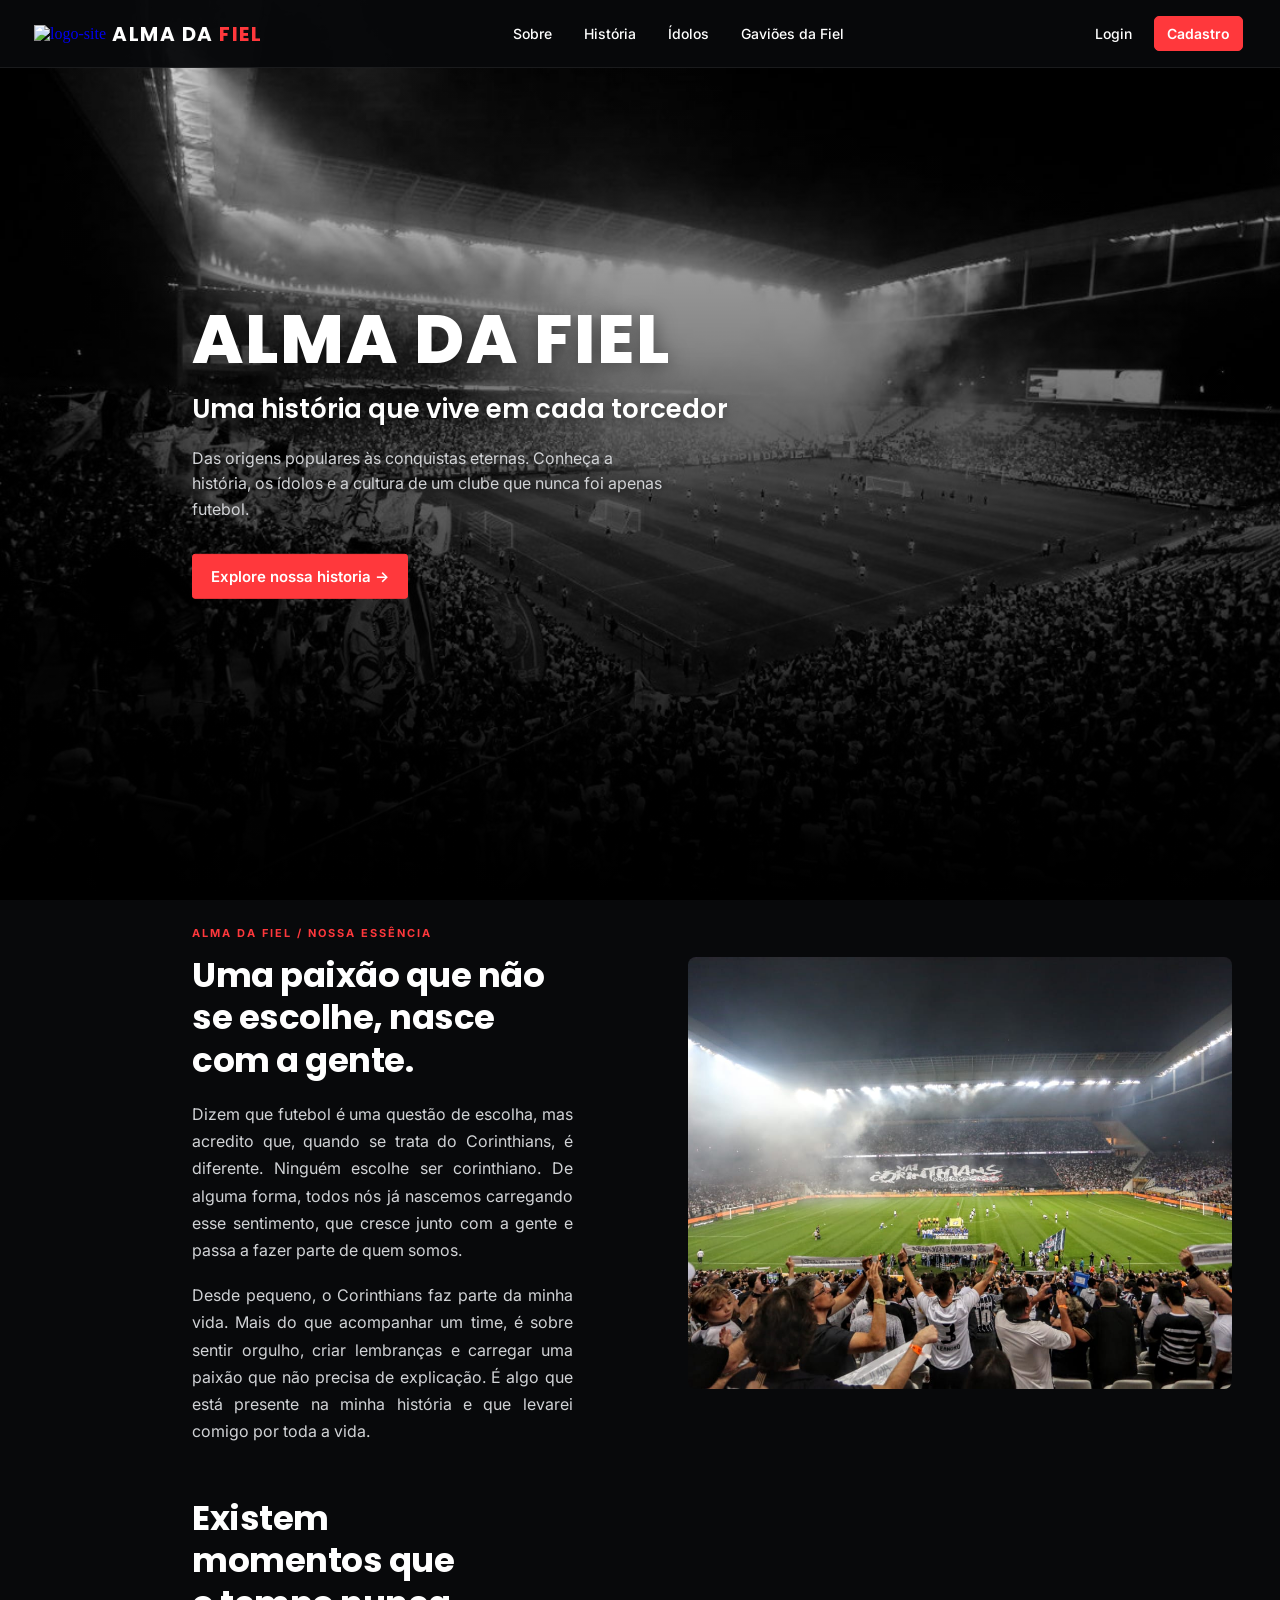
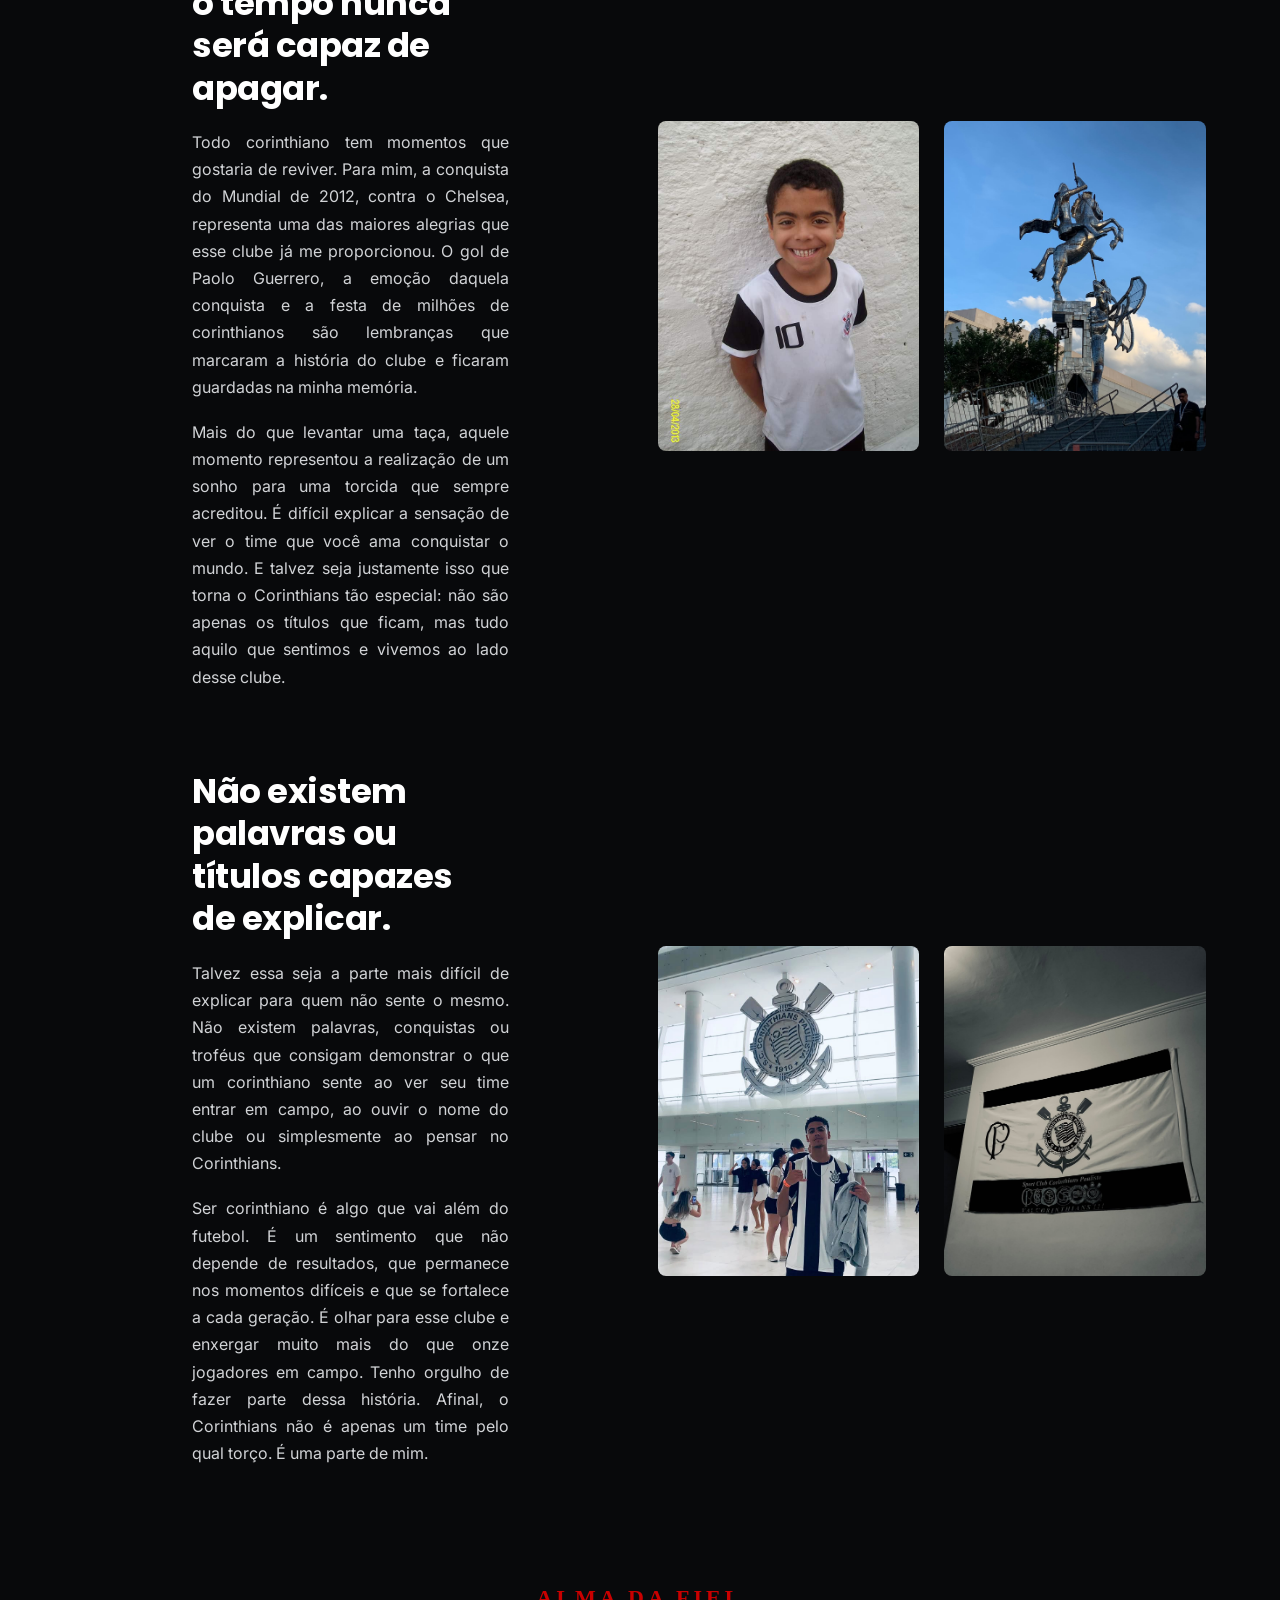
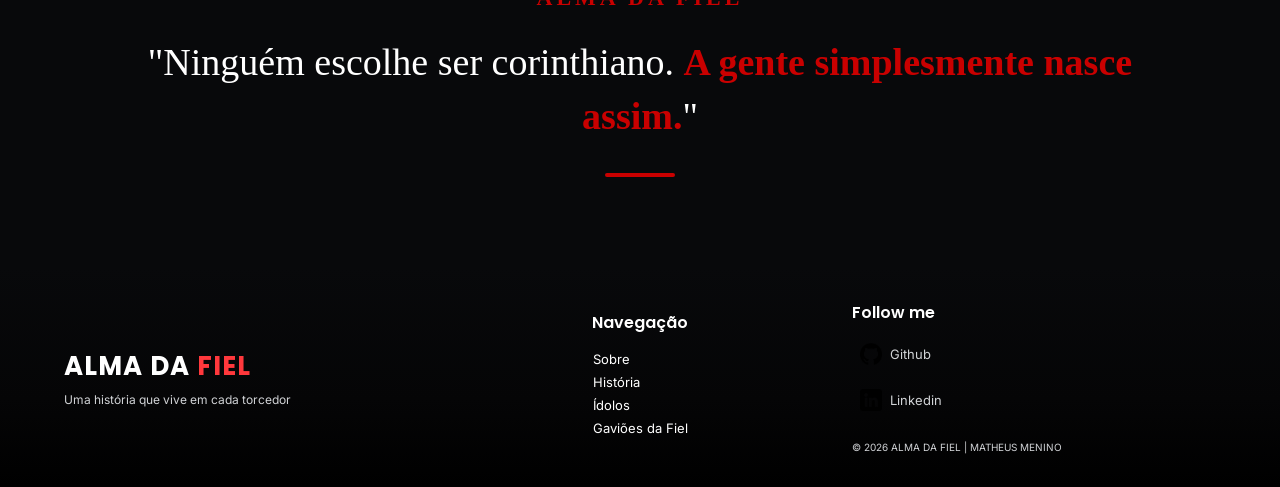
==== commit 22ed926b: "Seção sobre finalizada" ====
--- a/meu-projeto/public/index.html
+++ b/meu-projeto/public/index.html
@@ -60,10 +60,10 @@
     <section class="secaoSobre" id="secaoSobre">
       <div class="conteudo-sobre1">
         <p class="descricao1">ALMA DA FIEL / NOSSA ESSÊNCIA</p>
-        <h2>Mais do que um clube. Uma história que vive em cada torcedor.</h2>
+        <h2>Uma paixão que não se escolhe, nasce com a gente.</h2>
         <div class="container-descricao">
-          <p>Nascido em 1910, no Bom Retiro, o Corinthians carrega a força de suas origens populares. Uma história de luta, pertencimento e conquistas que atravessa gerações.</p>
-          <p>O Alma da Fiel nasceu da paixão pelo Corinthians e da vontade de preservar e compartilhar a história de um dos clubes mais marcantes do futebol brasileiro.</p>
+          <p>Dizem que futebol é uma questão de escolha, mas acredito que, quando se trata do Corinthians, é diferente. Ninguém escolhe ser corinthiano. De alguma forma, todos nós já nascemos carregando esse sentimento, que cresce junto com a gente e passa a fazer parte de quem somos.</p>
+          <p>Desde pequeno, o Corinthians faz parte da minha vida. Mais do que acompanhar um time, é sobre sentir orgulho, criar lembranças e carregar uma paixão que não precisa de explicação. É algo que está presente na minha história e que levarei comigo por toda a vida.</p>
         </div>
       </div>
       <div class="container-imagem1">
@@ -71,11 +71,14 @@
       </div>
     </section>
 
-    <section class="secaoSobre2" id="secaoSobre">
+    <section class="secaoSobre2">
       <div class="conteudo-sobre2">
-        <h2>Uma paixão que atravessa gerações.</h2>
+        <h2>Existem momentos que o tempo nunca será capaz de apagar.</h2>
         <div class="container-descricao">
-          <p>O Corinthians construiu uma trajetória que vai muito além das quatro linhas. São conquistas inesquecíveis, ídolos eternizados e momentos que marcaram a vida de uma torcida apaixonada. Uma história construída por gerações e que continua viva em cada corinthiano.</p>
+          <p>Todo corinthiano tem momentos que gostaria de reviver. Para mim, a conquista do Mundial de 2012, contra o Chelsea, representa uma das maiores alegrias que esse clube já me proporcionou. O gol de Paolo Guerrero, a emoção daquela conquista e a festa de milhões de corinthianos são lembranças que marcaram a história do clube e ficaram guardadas na minha memória.</p>
+          <p>
+            Mais do que levantar uma taça, aquele momento representou a realização de um sonho para uma torcida que sempre acreditou. É difícil explicar a sensação de ver o time que você ama conquistar o mundo. E talvez seja justamente isso que torna o Corinthians tão especial: não são apenas os títulos que ficam, mas tudo aquilo que sentimos e vivemos ao lado desse clube.
+          </p>
         </div>
       </div>
       <div class="container-imagem2" >
@@ -84,16 +87,30 @@
       </div>
     </section>
 
-    <section class="secaoSobre3" id="secaoSobre">
+    <section class="secaoSobre3">
       <div class="conteudo-sobre3">
-        <h2>Por trás do Alma da Fiel.</h2>
+        <h2>Não existem palavras ou títulos capazes de explicar.</h2>
         <div class="container-descricao">
-          <p>Mais do que um projeto acadêmico, o Alma da Fiel representa a união entre tecnologia e paixão. Desenvolvido por um estudante de Análise e Desenvolvimento de Sistemas, o projeto nasceu da vontade de transformar uma paixão pessoal em uma experiência digital dedicada à história e à identidade corinthiana.</p>
+          <p>Talvez essa seja a parte mais difícil de explicar para quem não sente o mesmo. Não existem palavras, conquistas ou troféus que consigam demonstrar o que um corinthiano sente ao ver seu time entrar em campo, ao ouvir o nome do clube ou simplesmente ao pensar no Corinthians.</p>
+            <p>
+              Ser corinthiano é algo que vai além do futebol. É um sentimento que não depende de resultados, que permanece nos momentos difíceis e que se fortalece a cada geração. É olhar para esse clube e enxergar muito mais do que onze jogadores em campo. Tenho orgulho de fazer parte dessa história. Afinal, o Corinthians não é apenas um time pelo qual torço. É uma parte de mim.
+            </p>
         </div>
       </div>
       <div class="container-imagem3" >
         <img src="assets/imgs/euCorinthians.jpeg" alt="Eu pequeno" class="imagem-sobre">
         <img src="assets/imgs/bandeiraCorinthians.jpeg" alt="São Jorge" class="imagem-sobre">
+      </div>
+    </section>
+
+    <section class="frase-destaque">
+      <div class="conteudo-frase">
+        <span>ALMA DA FIEL</span>
+        <h2>
+          "Ninguém escolhe ser corinthiano.
+          <strong>A gente simplesmente nasce assim.</strong>"
+        </h2>
+        <div class="linha-destaque"></div>
       </div>
     </section>
   </main>
--- a/meu-projeto/public/css/sobre.css
+++ b/meu-projeto/public/css/sobre.css
@@ -35,12 +35,12 @@
     font-weight: 400;
     line-height: 1.7;
     letter-spacing: 0;
+    text-align: justify;
 }
 .container-descricao p:first-child {
     margin-bottom: 18px;
 }
 
-/* SEÇÃO 1 */
 .secaoSobre {
     display: flex;
     align-items: center;
@@ -67,16 +67,15 @@
     align-items: center;
     justify-content: center;
     width: 50%;
-    height: 30vh;
+    height: 48vh;
 }
 
 .secaoSobre img {
-    width: 400px;
-    max-width: 85%;
+    width: 85%;
+    height: 100%;
     object-fit: cover;
-}
-
-/* SEÇÃO 2 */
+    border-radius: 8px;
+}
 
 .secaoSobre2 {
     display: flex;
@@ -107,16 +106,16 @@
     display: flex;
     align-items: center;
     width: 100%;
-    gap: 40px;
+    gap: 25px;
     margin-top: 8px;
 }
 
 .container-imagem2 img {
-    width: 12vw;
+    width: 42%;
+    height: 330px;
     object-fit: cover;
-}
-
-/* SEÇÃO 3 */
+    border-radius: 8px;
+}
 
 .secaoSobre3 {
     display: flex;
@@ -147,11 +146,71 @@
     display: flex;
     align-items: center;
     width: 100%;
-    gap: 40px;
+    gap: 25px;
     margin-top: 8px;
 }
 
 .container-imagem3 img {
-    width: 12vw;
+    width: 42%;
+    height: 330px;
     object-fit: cover;
+    border-radius: 8px;
+}
+
+.container-imagem1 img,
+.container-imagem2 img,
+.container-imagem3 img {
+    transition: transform 0.4s ease, box-shadow 0.4s ease;
+}
+
+.container-imagem1 img:hover,
+.container-imagem2 img:hover,
+.container-imagem3 img:hover {
+    transform: scale(1.04);
+    box-shadow: 0 8px 25px rgba(0, 0, 0, 0.5);
+    cursor: pointer;
+}
+
+
+.frase-destaque {
+    width: 100%;
+    padding: 90px 10%;
+    background-color: var(--cor-fundo);
+    display: flex;
+    justify-content: center;
+    align-items: center;
+    text-align: center;
+    box-sizing: border-box;
+}
+
+.conteudo-frase {
+    max-width: 1000px;
+}
+
+.conteudo-frase span {
+    color: #c90000;
+    font-size: 22px;
+    font-weight: bold;
+    letter-spacing: 4px;
+}
+
+.conteudo-frase h2 {
+    color: #ffffff;
+    font-size: 38px;
+    line-height: 1.4;
+    font-weight: 500;
+    margin: 25px 0;
+}
+
+.conteudo-frase h2 strong {
+    color: #c90000;
+    font-weight: bold;
+}
+
+.linha-destaque {
+    width: 70px;
+    height: 4px;
+    background-color: #c90000;
+    margin: 30px auto 0;
+    border-radius: 5px;
 }
